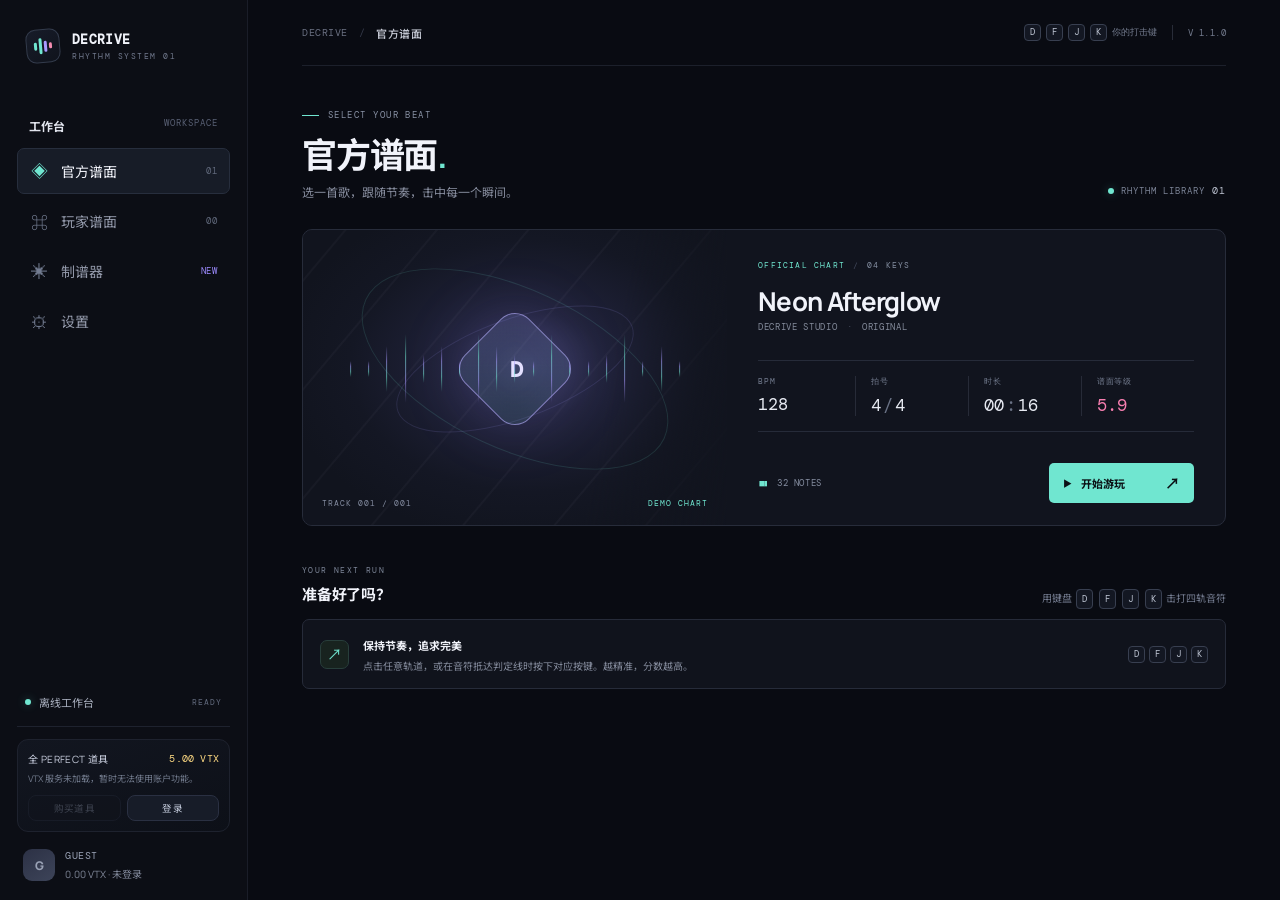
==== index.html @ 125a6ee7 "修复重开残留结算卡；重做制谱器时间轴 - 修复：再来一次时未重置 UI，结算卡片一直显示（重置逻辑移入 startGameRun） - 制谱器：拍/小节网格线 + 小节序号标尺，吸附（1/4 / 1/" ====
<!doctype html>
<html lang="zh-CN">
<head>
  <meta charset="utf-8">
  <meta name="viewport" content="width=device-width, initial-scale=1">
  <meta name="theme-color" content="#090b12">
  <title>Decrive — 四键音游</title>
  <link rel="preconnect" href="https://fonts.googleapis.com">
  <link rel="preconnect" href="https://fonts.gstatic.com" crossorigin>
  <link href="https://fonts.googleapis.com/css2?family=DM+Mono:wght@400;500&family=Manrope:wght@400;500;600;700;800&family=Noto+Sans+SC:wght@400;500;600;700;800&display=swap" rel="stylesheet">
  <link rel="stylesheet" href="./css/app.css">
</head>
<body>
  <div class="app-shell">
    <aside class="sidebar">
      <a class="brand" href="#" aria-label="Decrive 首页">
        <span class="brand-mark"><i></i><i></i><i></i><i></i></span>
        <span><strong>DECRIVE</strong><small>RHYTHM SYSTEM 01</small></span>
      </a>
      <div class="nav-label">工作台 <span>WORKSPACE</span></div>
      <nav class="main-nav" aria-label="主导航">
        <button class="nav-item active" data-view="official"><span class="nav-icon">◈</span><span>官方谱面</span><span class="nav-count">01</span></button>
        <button class="nav-item" data-view="players"><span class="nav-icon">⌘</span><span>玩家谱面</span><span class="nav-count" id="playerCount">00</span></button>
        <button class="nav-item" data-view="editor"><span class="nav-icon">✳</span><span>制谱器</span><span class="nav-count">NEW</span></button>
        <button class="nav-item" data-view="settings"><span class="nav-icon">⚙</span><span>设置</span></button>
      </nav>
      <div class="sidebar-bottom">
        <div class="online-status"><span class="status-dot"></span><span id="accountStatusText">离线工作台</span><span class="status-caption" id="accountStatusCaption">READY</span></div>
        <div class="vtx-shop" id="vtxShop">
          <div class="vtx-shop-head"><span>全 PERFECT 道具</span><b>5.00 VTX</b></div>
          <p class="vtx-shop-note" id="vtxShopNote">登录后可购买 · 一个谱面内全判定 PERFECT / CERT PERFECT</p>
          <div class="vtx-shop-actions">
            <button class="vtx-shop-buy" id="vtxBuyBoost" type="button" disabled>购买道具</button>
            <button class="vtx-shop-login" id="vtxAccountAction" type="button">登录</button>
          </div>
        </div>
        <div class="profile guest" id="vtxProfile">
          <div class="avatar" id="vtxAvatar">G</div>
          <div><strong id="vtxName">GUEST</strong><small id="vtxMeta">0.00 VTX · 未登录</small></div>
          <span class="more" id="vtxBoostBadge" hidden></span>
        </div>
      </div>
    </aside>

    <main class="main-content">
      <header class="topbar">
        <div class="breadcrumb"><span>DECRIVE</span><b>/</b><strong id="crumbTitle">官方谱面</strong></div>
        <div class="topbar-right"><span class="keyboard-hint"><kbd>D</kbd><kbd>F</kbd><kbd>J</kbd><kbd>K</kbd> 你的打击键</span><span class="topbar-divider"></span><span class="version">V 1.1.0</span></div>
      </header>

      <section class="view active" id="view-official">
        <div class="page-heading">
          <div><div class="eyebrow"><span class="eyebrow-line"></span>SELECT YOUR BEAT</div><h1>官方谱面<span class="heading-period">.</span></h1><p class="page-description">选一首歌，跟随节奏，击中每一个瞬间。</p></div>
          <div class="heading-meta"><span class="live-dot"></span> RHYTHM LIBRARY <strong>01</strong></div>
        </div>
        <div class="feature-card">
          <div class="feature-art" id="officialArt">
            <div class="art-orbit orbit-one"></div><div class="art-orbit orbit-two"></div><div class="art-core"><span>D</span></div>
            <div class="art-soundwave"><i></i><i></i><i></i><i></i><i></i><i></i><i></i><i></i><i></i><i></i><i></i><i></i><i></i><i></i><i></i><i></i><i></i><i></i><i></i></div>
            <span class="art-index">TRACK 001 / 001</span><span class="art-tag">DEMO CHART</span>
          </div>
          <div class="feature-info">
            <div class="track-kicker"><span>OFFICIAL CHART</span><span class="track-separator">/</span><span>04 KEYS</span></div>
            <h2>Neon Afterglow</h2><p class="track-artist">DECRIVE STUDIO <span>·</span> ORIGINAL</p>
            <div class="track-stats"><div><small>BPM</small><strong>128</strong></div><div><small>拍号</small><strong>4<span>/</span>4</strong></div><div><small>时长</small><strong>00<span>:</span>16</strong></div><div><small>谱面等级</small><strong class="difficulty">5.9</strong></div></div>
            <div class="feature-bottom"><span class="chart-note-count"><span class="tiny-bars">▮▮▮</span> 32 NOTES</span><button class="primary-button" id="playOfficial"><span class="play-triangle">▶</span> 开始游玩 <span class="button-arrow">↗</span></button></div>
          </div>
        </div>
        <div class="section-title"><div><span class="section-kicker">YOUR NEXT RUN</span><h3>准备好了吗？</h3></div><span class="section-aside">用键盘 <kbd>D</kbd> <kbd>F</kbd> <kbd>J</kbd> <kbd>K</kbd> 击打四轨音符</span></div>
        <div class="quick-tips"><div class="tip-icon">↗</div><div><strong>保持节奏，追求完美</strong><p>点击任意轨道，或在音符抵达判定线时按下对应按键。越精准，分数越高。</p></div><div class="tip-keys"><kbd>D</kbd><kbd>F</kbd><kbd>J</kbd><kbd>K</kbd></div></div>
      </section>

      <section class="view" id="view-players">
        <div class="page-heading">
          <div><div class="eyebrow"><span class="eyebrow-line"></span>COMMUNITY CREATIONS</div><h1>玩家谱面<span class="heading-period">.</span></h1><p class="page-description">导入社区创作，或把你的谱面分享给所有人。</p></div>
          <button class="outline-button" id="importChart"><span>＋</span> 导入谱面</button>
        </div>
        <div class="community-banner"><div class="community-icon">⌘</div><div><strong>让你的节奏被听见</strong><p>谱面包需包含 <code>chart.json</code> 与 <code>bg.png</code>，最大 100 MB。</p></div><button class="text-button" id="uploadChart">上传至 players-chart <span>↗</span></button></div>
        <div class="section-title player-list-title"><div><span class="section-kicker">PLAYER LIBRARY</span><h3>社区曲库 <span class="muted-count" id="playerCountLabel">( 00 )</span></h3></div><span class="section-aside">导入谱面保存在浏览器；点击曲目“保存”可写入项目目录</span></div>
        <div class="player-list" id="playerList"></div>
        <div class="empty-state" id="playerEmpty"><div class="empty-glyph">♫</div><strong>这里还没有谱面</strong><p>导入一个谱面包，开始你的社区之旅。</p><button class="text-button" id="emptyImport">＋ 选择谱面文件</button></div>
      </section>

      <section class="view" id="view-editor">
        <div class="page-heading editor-heading">
          <div><div class="eyebrow"><span class="eyebrow-line"></span>CHART CREATOR</div><h1>制谱器<span class="heading-period">.</span></h1><p class="page-description">把脑海中的节奏，变成可以游玩的谱面。</p></div>
          <button class="primary-button export-button" id="exportChart"><span>↥</span> 导出谱面包</button>
        </div>
        <div class="editor-layout">
          <div class="editor-main">
            <div class="editor-toolbar"><div class="editor-status"><span class="status-dot"></span><span id="editorStatusText">草稿已自动保存</span></div><div class="toolbar-actions"><button class="icon-button" id="undoTap" title="撤销（Ctrl+Z）">↶</button><button class="icon-button" id="redoTap" title="重做（Ctrl+Shift+Z）">↷</button><button class="icon-button" id="clearTaps" title="清空所有音符">⌫</button></div></div>
            <div class="editor-preview" id="editorPreview">
              <div class="editor-grid"></div><div class="preview-beat beat-a"></div><div class="preview-beat beat-b"></div>
              <div class="editor-preview-content"><span class="preview-label">CHART PREVIEW</span><strong id="previewTitle">Untitled track</strong><span class="preview-subtitle" id="previewBpm">120 BPM · 4/4</span></div>
              <img id="backgroundPreview" alt="" hidden>
              <div class="preview-keys"><button data-lane="0" title="添加 D 轨音符">D</button><button data-lane="1" title="添加 F 轨音符">F</button><button data-lane="2" title="添加 J 轨音符">J</button><button data-lane="3" title="添加 K 轨音符">K</button></div>
            </div>
            <div class="timeline-header">
              <div class="timeline-tools">
                <button class="timeline-play" id="editorPlay" type="button" title="试听 / 暂停（空格）"><span id="editorPlayIcon">▶</span></button>
                <span class="timeline-time" id="editorTime">00:00.000</span>
                <label class="timeline-select">吸附
                  <select id="editorSnap">
                    <option value="1">1/4 拍</option>
                    <option value="2" selected>1/8 拍</option>
                    <option value="4">1/16 拍</option>
                    <option value="0">关闭</option>
                  </select>
                </label>
              </div>
              <div class="timeline-tools">
                <label class="timeline-select">视图
                  <select id="editorZoom">
                    <option value="auto" selected>自动</option>
                    <option value="15">15 秒</option>
                    <option value="30">30 秒</option>
                    <option value="60">60 秒</option>
                    <option value="120">120 秒</option>
                  </select>
                </label>
                <span><b id="tapCount">0</b> NOTES</span>
                <span id="editorDuration">00:00</span>
              </div>
            </div>
            <div class="timeline" id="timeline">
              <div class="timeline-ruler" id="timelineRuler"></div>
              <div class="timeline-lanes">
                <div class="lane-labels"><span>D</span><span>F</span><span>J</span><span>K</span></div>
                <div class="lane-track" id="laneTrack"><div class="playhead"></div></div>
              </div>
            </div>
            <div class="editor-help"><span>＋ 点击轨道放置音符（按吸附网格对齐）</span><span>↔ 拖拽音符移动，单击删除</span><span>空格 试听，D F J K 在播放头放置</span><span>⌘/Ctrl + Z 撤销</span></div>
          </div>
          <aside class="editor-controls">
            <div class="control-card"><div class="control-card-heading"><span>01</span><h3>谱面信息</h3></div>
              <label class="field-label" for="chartTitle">曲目名称</label><input class="text-input" id="chartTitle" value="Untitled track" maxlength="60" placeholder="输入曲目名称">
              <label class="field-label" for="chartArtist">艺术家</label><input class="text-input" id="chartArtist" value="PLAYER ONE" maxlength="60" placeholder="输入艺术家名称">
              <div class="field-row"><div><label class="field-label" for="chartDifficulty">难度等级</label><input class="text-input" id="chartDifficulty" type="number" min="0" max="15" step="0.1" value="3.4"></div><div><label class="field-label" for="chartOffset">谱面偏移</label><div class="input-suffix"><input class="text-input" id="chartOffset" type="number" min="-600" max="600" step="1" value="0"><span>ms</span></div></div></div>
            </div>
            <div class="control-card"><div class="control-card-heading"><span>02</span><h3>节拍设置</h3></div>
              <label class="field-label" for="chartBpm">BPM <output id="bpmOutput">120</output></label><div class="range-row"><input id="chartBpm" type="range" min="40" max="300" value="120"><input class="mini-number" id="bpmNumber" type="number" min="40" max="300" value="120"></div>
              <label class="field-label" for="chartMeter">拍号</label><select class="text-input select-input" id="chartMeter"><option value="4/4">4 / 4</option><option value="3/4">3 / 4</option><option value="5/4">5 / 4</option><option value="6/8">6 / 8</option><option value="7/8">7 / 8</option></select>
            </div>
            <div class="control-card"><div class="control-card-heading"><span>03</span><h3>媒体素材</h3></div>
              <label class="upload-field" for="musicInput"><span class="upload-symbol">♫</span><span><strong id="musicFileName">添加音乐</strong><small>MP3 / WAV / OGG · 最大 100 MB</small></span><span class="upload-plus">＋</span></label><input class="hidden-input" id="musicInput" type="file" accept="audio/*">
              <label class="upload-field" for="backgroundInput"><span class="upload-symbol">▧</span><span><strong id="backgroundFileName">添加背景</strong><small>PNG / JPG · 推荐 16:9</small></span><span class="upload-plus">＋</span></label><input class="hidden-input" id="backgroundInput" type="file" accept="image/png,image/jpeg,image/webp">
            </div>
            <div class="editor-footnote"><span>ⓘ</span><p>空格试听（有音乐放音乐，没有则用节拍器），播放时按 <b>D F J K</b> 在播放头处放置音符；点击标尺定位，拖拽音符调整时间与轨道。</p></div>
          </aside>
        </div>
      </section>

      <section class="view" id="view-settings">
        <div class="page-heading"><div><div class="eyebrow"><span class="eyebrow-line"></span>PERSONALIZE YOUR RUN</div><h1>设置<span class="heading-period">.</span></h1><p class="page-description">调整判定体验，找到最适合你的节奏。</p></div></div>
        <div class="settings-layout">
          <div class="settings-card"><div class="settings-card-head"><div class="settings-icon">◷</div><div><span class="section-kicker">TIMING CALIBRATION</span><h3>谱面延迟</h3></div></div><p class="settings-description">如果音乐节拍和游戏判定无法对齐，请调整延迟补偿。负值会提前判定，正值会延后判定。</p>
            <div class="offset-display"><strong id="offsetDisplay">0</strong><span>ms</span><button id="resetOffset">重置</button></div>
            <input class="offset-slider" id="offsetSlider" type="range" min="-600" max="600" step="1" value="0"><div class="range-labels"><span>−600 ms</span><span>0</span><span>＋600 ms</span></div>
            <div class="calibration-note"><span>✦</span><span>请直到音乐第三拍与打击音效重合</span></div>
            <button class="sound-test-button" id="testSound"><span>▶</span> 播放校准音</button>
            <div class="judgement-mode">
              <label class="field-label" for="judgementMode">选择判定模式</label>
              <select class="text-input select-input" id="judgementMode">
                <option value="1A">1A · BAD / GOOD / GREAT / PERFECT / MISS</option>
                <option value="1B">1B · BAD / EARLY / LATE / PERFECT / CERT PERFECT / MISS</option>
                <option value="2A">2A · BAD / EARLYGOOD / EARLYGREAT / LATEGOOD / LATEGREAT / PERFECT / MISS</option>
                <option value="2B">2B · BAD / EARLYGOOD / EARLYGREAT / LATEGOOD / LATEGREAT / PERFECT / CERT PERFECT / MISS</option>
                <option value="3A">3A · BAD / GOOD / GREAT / PERFECT / CERT PERFECT / MISS</option>
                <option value="3B">3B · BAD / EARLY / GREAT / PERFECT / MISS</option>
                <option value="4A">4A · EARLY / LATE / PERFECT</option>
                <option value="4B">4B · GOOD / GREAT / PERFECT</option>
                <option value="4C">4C · GOOD / GREAT / PERFECT / CERT PERFECT</option>
                <option value="4D">4D · EARLY / LATE / PERFECT / CERT PERFECT</option>
                <option value="4E">4E · PERFECT / CERT PERFECT</option>
                <option value="5A">5A · MISS</option>
                <option value="5B">5B · BAD</option>
                <option value="5C">5C · PERFECT</option>
                <option value="5D">5D · CERT PERFECT</option>
                <option value="5E">5E · EARLY</option>
                <option value="5F">5F · LATE</option>
              </select>
              <p class="mode-description" id="modeDescription">标准判定，合并早晚方向，并将 CERT PERFECT 计为 PERFECT。</p>
              <p class="judgement-ranges">±0–5 CERT PERFECT · ±6–75 PERFECT · ±76–165 GREAT · ±166–175 GOOD · ±176–200 BAD · 超出 MISS。正值为 EARLY，负值为 LATE。</p>
            </div>
          </div>
          <div class="settings-side"><div class="settings-tip-card"><span class="tip-number">01</span><strong>戴上耳机</strong><p>耳机能让你更准确地听见节拍与判定音效。</p></div><div class="settings-tip-card"><span class="tip-number">02</span><strong>先试着游玩</strong><p>点击任意轨道，或按下 <kbd>D</kbd> <kbd>F</kbd> <kbd>J</kbd> <kbd>K</kbd>，感受当前延迟。</p></div></div>
        </div>
      </section>
    </main>
  </div>

  <div class="game-overlay" id="gameOverlay" aria-hidden="true">
    <div class="game-topline"><button class="game-back" id="closeGame">← <span>退出谱面</span></button><div class="game-track"><strong id="gameTitle">Neon Afterglow</strong><span id="gameMeta">128 BPM · 5.9</span></div><div class="game-score-wrap"><span>分数</span><strong id="gameScore">0000000</strong></div></div>
    <div class="game-stage" id="gameStage"><div class="game-art-bg" id="gameArtBg"></div><div class="game-hud"><div><span>COMBO</span><strong id="gameCombo">0</strong></div><div class="judgement" id="judgement">READY?</div><div class="game-progress"><span id="gameProgress"></span></div></div>
      <div class="playfield"><div class="lane lane-0"><span class="lane-key">D</span></div><div class="lane lane-1"><span class="lane-key">F</span></div><div class="lane lane-2"><span class="lane-key">J</span></div><div class="lane lane-3"><span class="lane-key">K</span></div><div class="hit-line"></div><div class="falling-notes" id="fallingNotes"></div><div class="hit-flash" id="hitFlash"></div></div>
    </div>
    <div class="game-bottom"><span><kbd>D</kbd><kbd>F</kbd><kbd>J</kbd><kbd>K</kbd> HIT THE BEAT / CLICK ANYWHERE</span><span>按 <kbd>ESC</kbd> 退出</span></div>
    <div class="result-card" id="resultCard" hidden><span class="result-eyebrow">RUN COMPLETE</span><div class="result-grade" id="resultGrade">A</div><h2 id="resultTitle">谱面完成</h2><p id="resultSummary">000000 分 · 0 连击</p><button class="primary-button" id="retryGame">再来一次 <span class="button-arrow">↗</span></button></div>
  </div>
  <input class="hidden-input" id="chartFileInput" type="file" accept=".zip,application/zip">
  <div class="vtx-modal" id="vtxModal" hidden>
    <div class="vtx-modal-card" role="dialog" aria-modal="true" aria-labelledby="vtxModalTitle">
      <header class="vtx-modal-head">
        <h2 id="vtxModalTitle">登录 Vitual XRing</h2>
        <button class="vtx-modal-close" id="vtxModalClose" type="button" aria-label="关闭">×</button>
      </header>
      <p class="vtx-modal-desc" id="vtxModalDesc"></p>
      <label class="vtx-field" id="vtxLoginField">
        <span>登录账户名</span>
        <input id="vtxLoginName" type="text" autocomplete="username" spellcheck="false">
      </label>
      <label class="vtx-field">
        <span id="vtxPasswordLabel">密码</span>
        <input id="vtxLoginPassword" type="password" autocomplete="current-password">
      </label>
      <p class="vtx-modal-message" id="vtxModalMessage"></p>
      <div class="vtx-modal-actions">
        <button class="vtx-modal-ghost" id="vtxModalCancel" type="button">取消</button>
        <button class="vtx-modal-primary" id="vtxModalSubmit" type="button">登录</button>
      </div>
    </div>
  </div>
  <div class="toast-region" id="toastRegion" aria-live="polite"></div>
  <script src="https://xsmmc.caldson.us.ci/vtx-sdk.js?v=4.3"></script>
  <script src="./js/vtx-account.js"></script>
  <script src="./js/app.js"></script></body>
</html>
---- css/app.css ----
:root{color-scheme:dark;--bg:#090b12;--panel:#10131d;--panel-2:#141824;--line:#242938;--muted:#7d8497;--text:#f1f3fa;--cyan:#70e6d0;--violet:#9d8bff;--pink:#f87fb1;--yellow:#ffdb83;--mono:"DM Mono",monospace;--sans:"Manrope","Noto Sans SC",sans-serif}
*{box-sizing:border-box}html{min-width:320px;min-height:100%;background:var(--bg)}body{margin:0;background:var(--bg);color:var(--text);font-family:var(--sans);font-size:14px;min-height:100vh}button,input,select{font:inherit}button{color:inherit}.app-shell{min-height:100vh}.sidebar{position:fixed;z-index:5;inset:0 auto 0 0;width:248px;padding:29px 17px 19px;background:#0c0e15;border-right:1px solid #1a1d28;display:flex;flex-direction:column}.brand{display:flex;align-items:center;gap:12px;padding:0 9px;text-decoration:none;color:inherit}.brand-mark{width:34px;height:34px;border:1px solid #343c4d;border-radius:10px;display:flex;align-items:center;justify-content:center;gap:2px;background:linear-gradient(145deg,#171c29,#10131c);transform:rotate(-5deg)}.brand-mark i{width:3px;border-radius:4px;background:var(--cyan);display:block}.brand-mark i:nth-child(1){height:8px}.brand-mark i:nth-child(2){height:16px}.brand-mark i:nth-child(3){height:11px;background:#a99aff}.brand-mark i:nth-child(4){height:6px;background:#f58db1}.brand>span:last-child{display:flex;flex-direction:column;gap:3px}.brand strong{font-family:var(--mono);font-size:13px;letter-spacing:.3px}.brand strong span{color:var(--cyan)}.brand small{font-family:var(--mono);font-size:8px;letter-spacing:1.5px;color:#727a8e}.nav-label{display:flex;justify-content:space-between;margin:54px 12px 13px;color:#e1e4ed;font-size:12px;font-weight:700}.nav-label span,.section-kicker,.eyebrow,.track-kicker,.section-aside,.heading-meta,.version,.status-caption{font-family:var(--mono);letter-spacing:1px;font-size:9px}.nav-label span{color:#596074;font-weight:400}.main-nav{display:flex;flex-direction:column;gap:4px}.nav-item{height:46px;padding:0 12px;border:1px solid transparent;border-radius:7px;background:transparent;display:flex;align-items:center;gap:12px;text-align:left;color:#9298a9;cursor:pointer;transition:.18s}.nav-item:hover{background:#151823;color:#e4e6ef}.nav-item.active{background:#171c27;border-color:#272e3d;color:#f3f5fc}.nav-icon{font-size:17px;width:19px;text-align:center;color:#737c91}.nav-item.active .nav-icon{color:var(--cyan)}.nav-count{margin-left:auto;color:#626a7d;font:9px var(--mono);letter-spacing:.3px}.nav-item:nth-child(3) .nav-count{color:var(--violet)}.sidebar-bottom{margin-top:auto}.online-status{height:36px;border-bottom:1px solid #1e222e;display:flex;align-items:center;gap:8px;padding:0 8px 12px;color:#a6acbb;font-size:11px}.status-dot,.live-dot{display:inline-block;width:6px;height:6px;border-radius:100%;background:var(--cyan);box-shadow:0 0 10px #70e6d055}.status-caption{margin-left:auto;color:#626a7d;font-size:8px}.profile{display:flex;align-items:center;gap:10px;padding:17px 6px 0}.avatar{width:32px;height:32px;border-radius:9px;background:linear-gradient(145deg,#454b80,#b376a8);display:grid;place-items:center;font-weight:800;font-size:12px}.profile>div:nth-child(2){display:flex;flex-direction:column;gap:4px}.profile strong{font:10px var(--mono);letter-spacing:.6px}.profile small{font-size:10px;color:#81889a}.more{margin-left:auto;color:#727a8b;font-size:20px}.main-content{margin-left:248px;min-height:100vh;padding:0 54px 60px;max-width:1600px}.topbar{height:66px;border-bottom:1px solid #1c202b;display:flex;align-items:center;justify-content:space-between}.breadcrumb{display:flex;gap:11px;align-items:center;color:#696f80;font:10px var(--mono);letter-spacing:.5px}.breadcrumb b{color:#343949;font-weight:400}.breadcrumb strong{color:#c5c9d4;font-family:var(--sans);font-size:11px;font-weight:500}.topbar-right{display:flex;align-items:center;gap:15px;color:#757d90;font:9px var(--mono)}.keyboard-hint{display:flex;align-items:center;gap:5px}kbd{font-family:var(--mono);font-size:9px;border:1px solid #383f50;border-radius:4px;padding:3px 5px;color:#bfc6d4;background:#131722;line-height:1}.topbar-divider{height:15px;width:1px;background:#282c38}.version{letter-spacing:.4px}.view{display:none;padding-top:43px;animation:arrive .28s ease}.view.active{display:block}@keyframes arrive{from{opacity:0;transform:translateY(5px)}to{opacity:1;transform:none}}.page-heading{display:flex;align-items:flex-end;justify-content:space-between;margin-bottom:28px}.eyebrow{display:flex;align-items:center;gap:9px;color:#8992a5;font-size:9px;letter-spacing:1.45px}.eyebrow-line{width:17px;height:1px;background:var(--cyan)}h1{font-size:35px;line-height:1.2;letter-spacing:-1.2px;margin:13px 0 7px;font-weight:700}.heading-period{color:var(--cyan)}.page-description{font-size:12px;color:#858b9c;margin:0}.heading-meta{color:#7c8497;display:flex;align-items:center;gap:7px;padding-bottom:4px}.heading-meta strong{color:#bec4d2;font-size:10px;font-weight:400}.feature-card{display:grid;grid-template-columns:minmax(280px, .92fr) 1.08fr;min-height:295px;background:#11141e;border:1px solid #272c3a;border-radius:10px;overflow:hidden}.feature-art{position:relative;min-height:295px;overflow:hidden;background:radial-gradient(ellipse at 53% 46%,#34365b 0,#20223a 24%,#141724 56%,#11141e 78%)}.feature-art:before{content:"";position:absolute;inset:0;background:linear-gradient(100deg,transparent 70%,#11141e 100%),repeating-linear-gradient(130deg,transparent 0 31px,#e7deff08 32px,#e7deff08 33px,transparent 34px 70px)}.art-orbit{position:absolute;left:50%;top:47%;border:1px solid #a39aff22;border-radius:50%;transform:translate(-50%,-50%) rotate(-20deg)}.orbit-one{width:250px;height:100px}.orbit-two{width:330px;height:160px;transform:translate(-50%,-50%) rotate(25deg);border-color:#73e9d422}.art-core{position:absolute;left:50%;top:47%;width:91px;height:91px;transform:translate(-50%,-50%) rotate(45deg);border:1px solid #b8adff99;border-radius:20px;display:grid;place-items:center;background:linear-gradient(135deg,#9293ea33,#74e5d01c);box-shadow:0 0 65px #9d8bff36,inset 0 0 30px #9d8bff14}.art-core span{transform:rotate(-45deg);font:700 22px var(--mono);letter-spacing:-2px;color:#e4e0ff}.art-soundwave{position:absolute;left:50%;top:47%;width:82%;height:4px;transform:translate(-50%,-50%);display:flex;align-items:center;justify-content:space-around;opacity:.65}.art-soundwave i{width:1px;border-radius:2px;background:linear-gradient(0deg,#70e6d000,#70e6d0,#a69bff,#70e6d000);height:16px}.art-soundwave i:nth-child(3n){height:46px}.art-soundwave i:nth-child(4n){height:69px;background:linear-gradient(0deg,#a99aff00,#a99aff,#70e6d0,#a99aff00)}.art-soundwave i:nth-child(5n){height:28px}.art-index,.art-tag{position:absolute;bottom:17px;color:#848ca0;font:8px var(--mono);letter-spacing:1px}.art-index{left:19px}.art-tag{right:19px;color:var(--cyan)}.feature-info{padding:30px 31px 22px;display:flex;flex-direction:column}.track-kicker{display:flex;gap:8px;color:#8690a3;font-size:8px;letter-spacing:1.2px}.track-kicker span:first-child{color:var(--cyan)}.track-separator{color:#444b5e}h2{font-size:26px;letter-spacing:-.7px;margin:16px 0 4px;line-height:1.2}.track-artist{margin:0;color:#848b9b;font:9px var(--mono);letter-spacing:.65px}.track-artist span{color:#4f5669;padding:0 4px}.track-stats{display:flex;gap:0;margin-top:27px;padding:15px 0;border-top:1px solid #262b39;border-bottom:1px solid #262b39}.track-stats>div{flex:1;display:flex;flex-direction:column;gap:7px;border-right:1px solid #272b38;padding-left:15px}.track-stats>div:first-child{padding-left:0}.track-stats>div:last-child{border:0}.track-stats small{font:8px var(--mono);letter-spacing:.7px;color:#747d90}.track-stats strong{font:17px var(--mono);color:#e7eaf2}.track-stats strong span{color:#6a7285;padding:0 2px}.track-stats .difficulty{color:var(--pink)}.feature-bottom{display:flex;align-items:center;justify-content:space-between;margin-top:auto;padding-top:18px}.chart-note-count{font:9px var(--mono);color:#858da0;letter-spacing:.6px}.tiny-bars{color:var(--cyan);font-size:9px;letter-spacing:-3px;margin-right:6px}.primary-button{height:40px;min-width:145px;padding:0 14px;border:0;border-radius:5px;background:var(--cyan);color:#0b1115;font-weight:700;font-size:11px;cursor:pointer;display:inline-flex;align-items:center;justify-content:center;gap:9px;transition:.2s}.primary-button:hover{background:#9af5e2;box-shadow:0 0 22px #70e6d02b;transform:translateY(-1px)}.play-triangle{font-size:9px}.button-arrow{font-size:15px;margin-left:auto}.section-title{display:flex;align-items:flex-end;justify-content:space-between;margin:32px 0 14px}.section-kicker{color:#7e8799;font-size:8px;letter-spacing:1.4px}.section-title h3{margin:6px 0 0;font-size:15px;letter-spacing:-.2px}.section-aside{color:#757d91;font:10px var(--sans);letter-spacing:0}.section-aside kbd{margin:0 2px}.quick-tips{border:1px solid #262b39;background:#10131c;border-radius:7px;padding:15px 17px;display:flex;align-items:center;gap:14px}.tip-icon{width:29px;height:29px;display:grid;place-items:center;background:#18231f;border:1px solid #283e3b;border-radius:7px;color:var(--cyan);font-size:15px}.quick-tips>div:nth-child(2){flex:1}.quick-tips strong{font-size:11px}.quick-tips p{font-size:10px;color:#838a9b;margin:4px 0 0}.tip-keys{display:flex;gap:4px}.outline-button{height:37px;border:1px solid #343a4b;border-radius:5px;background:#11141e;padding:0 14px;color:#d2d7e2;font-size:11px;cursor:pointer}.outline-button:hover{border-color:var(--cyan);color:var(--cyan)}.outline-button>span{font-size:17px;vertical-align:-1px;margin-right:4px;color:var(--cyan)}.community-banner{display:flex;align-items:center;gap:14px;padding:16px;border:1px solid #29333c;border-radius:7px;background:linear-gradient(100deg,#111a1d,#11141e 75%)}.community-icon{width:34px;height:34px;border:1px solid #2d514b;border-radius:7px;background:#162420;color:var(--cyan);display:grid;place-items:center;font-size:17px}.community-banner>div:nth-child(2){flex:1}.community-banner strong{font-size:11px}.community-banner p{font-size:10px;color:#87909e;margin:4px 0 0}.community-banner code{font:9px var(--mono);color:#bdd6d1}.text-button{border:0;background:transparent;color:var(--cyan);font-size:10px;cursor:pointer;padding:6px}.text-button:hover{color:#b8fff0}.text-button span{padding-left:5px;font-size:14px}.player-list-title{margin-top:33px}.muted-count{font:10px var(--mono);color:#767e90}.player-list{display:flex;flex-direction:column;gap:8px}.player-card{display:grid;grid-template-columns:50px 1fr auto auto;gap:14px;align-items:center;padding:13px 15px;border:1px solid #272c39;border-radius:7px;background:#10131c}.player-card-art{width:50px;height:50px;border-radius:5px;background:radial-gradient(circle at 70% 28%,#ae95ff66,transparent 35%),linear-gradient(145deg,#202239,#12151f);display:grid;place-items:center;color:#9d8bff;font:15px var(--mono)}.player-card h3{margin:0 0 5px;font-size:12px}.player-card p{margin:0;color:#7e8698;font:9px var(--mono)}.player-difficulty{color:var(--pink);font:12px var(--mono);padding:0 13px}.small-play{height:32px;padding:0 12px;border:1px solid #38404e;border-radius:4px;background:#171b26;color:#dbe0ec;cursor:pointer;font-size:10px}.small-play:hover{border-color:var(--cyan);color:var(--cyan)}.empty-state{padding:58px 16px;text-align:center;border:1px dashed #2a2f3d;border-radius:8px;color:#8890a1}.empty-state[hidden]{display:none}.empty-glyph{font-size:25px;color:#5c657a;margin-bottom:11px}.empty-state strong{font-size:12px;color:#c4c9d5}.empty-state p{font-size:10px;margin:7px 0 12px}.editor-heading{align-items:center;margin-bottom:21px}.export-button{min-width:150px}.export-button>span{font-size:16px}.editor-layout{display:grid;grid-template-columns:minmax(0,1fr) 274px;gap:17px;align-items:start}.editor-main,.control-card,.settings-card,.settings-tip-card{border:1px solid #272c39;border-radius:7px;background:#10131c}.editor-toolbar{height:39px;border-bottom:1px solid #252a37;display:flex;align-items:center;justify-content:space-between;padding:0 12px}.editor-status{display:flex;align-items:center;gap:7px;font-size:9px;color:#818a9b}.editor-status .status-dot{width:5px;height:5px}.toolbar-actions{display:flex;gap:5px}.icon-button{height:25px;width:27px;border:1px solid transparent;border-radius:4px;background:transparent;color:#81899b;cursor:pointer}.icon-button:hover{border-color:#343a49;color:#fff}.editor-preview{position:relative;height:182px;overflow:hidden;border-bottom:1px solid #262b38;background:radial-gradient(ellipse at 70% 30%,#424570 0,transparent 36%),radial-gradient(ellipse at 12% 95%,#28483f 0,transparent 38%),linear-gradient(130deg,#191c2a,#171925 54%,#242039);display:flex;align-items:center;justify-content:center}.editor-preview:after{content:"";position:absolute;inset:0;background:linear-gradient(0deg,#0d1019a6,transparent 85%);pointer-events:none}.editor-grid{position:absolute;inset:0;background-image:linear-gradient(#bbc3e00b 1px,transparent 1px),linear-gradient(90deg,#bbc3e00b 1px,transparent 1px);background-size:30px 30px;transform:perspective(200px) rotateX(35deg) scale(1.4);transform-origin:center bottom;opacity:.75}.preview-beat{position:absolute;border:1px solid #a99aff26;border-radius:50%;width:280px;height:130px;transform:rotate(-23deg)}.beat-b{width:400px;height:180px;transform:rotate(19deg);border-color:#70e6d01c}.editor-preview-content{position:relative;z-index:1;text-align:center;display:flex;flex-direction:column;gap:7px;text-shadow:0 2px 15px #000}.preview-label{font:8px var(--mono);letter-spacing:1.7px;color:#a9acbf}.editor-preview-content strong{font-size:19px;letter-spacing:-.3px}.preview-subtitle{font:9px var(--mono);color:#9da4b6}.preview-keys{position:absolute;z-index:2;left:50%;bottom:13px;transform:translateX(-50%);display:flex;gap:8px}.preview-keys button{width:31px;height:27px;background:#121723bb;border:1px solid #475062;border-radius:4px;color:#d9dfeb;font:10px var(--mono);cursor:pointer}.preview-keys button:hover,.preview-keys button:active{border-color:var(--cyan);color:var(--cyan);background:#19332f}.editor-preview #backgroundPreview{position:absolute;inset:0;width:100%;height:100%;object-fit:cover;opacity:.68}.editor-preview #backgroundPreview[hidden]{display:none}.editor-preview.has-background:after{background:linear-gradient(0deg,#0d1019bd,#0d101945)}.timeline-header{height:39px;display:flex;align-items:center;justify-content:space-between;padding:0 13px;color:#c3c8d4;font-size:10px}.timeline-header>span:last-child{font:8px var(--mono);color:#858da0;letter-spacing:.8px}.timeline-header b{color:var(--cyan);font-weight:400}.timeline{height:178px;margin:0 12px 9px;overflow:hidden;border:1px solid #262b39;border-radius:4px;background:#0e1119}.timeline-ruler{height:23px;margin-left:34px;position:relative;border-bottom:1px solid #282d3b;background:repeating-linear-gradient(90deg,transparent 0,transparent calc(12.5% - 1px),#363c4b calc(12.5% - 1px),#363c4b 12.5%)}.timeline-ruler span{position:absolute;top:4px;transform:translateX(-50%);font:7px var(--mono);color:#697184}.timeline-lanes{height:calc(100% - 23px);display:flex}.lane-labels{width:34px;flex:0 0 34px;display:flex;flex-direction:column}.lane-labels span{flex:1;display:grid;place-items:center;color:#a3aabd;font:8px var(--mono);border-right:1px solid #2b3040;border-bottom:1px solid #242a36}.lane-labels span:nth-child(1){color:#70e6d0}.lane-labels span:nth-child(2){color:#a99aff}.lane-labels span:nth-child(3){color:#f58db1}.lane-labels span:nth-child(4){color:#ffdb83;border-bottom:0}.lane-track{position:relative;flex:1;display:flex;flex-direction:column}.lane-row{position:relative;flex:1;border-bottom:1px solid #242a36;background:repeating-linear-gradient(90deg,transparent 0,transparent calc(12.5% - 1px),#282e3b calc(12.5% - 1px),#282e3b 12.5%)}.lane-row:last-of-type{border-bottom:0}.timeline-note{position:absolute;top:50%;transform:translate(-50%,-50%);width:12px;height:9px;border-radius:3px;background:var(--cyan);box-shadow:0 0 9px #70e6d066;cursor:pointer;z-index:2}.timeline-note.lane-1{background:var(--violet);box-shadow:0 0 9px #9d8bff66}.timeline-note.lane-2{background:var(--pink);box-shadow:0 0 9px #f87fb166}.timeline-note.lane-3{background:var(--yellow);box-shadow:0 0 9px #ffdb8366}.timeline-note:hover{transform:translate(-50%,-50%) scale(1.4)}.playhead{position:absolute;z-index:3;top:0;bottom:0;left:0;width:1px;background:#f87fb1;box-shadow:0 0 7px #f87fb1;pointer-events:none}.editor-help{display:flex;justify-content:space-between;gap:8px;padding:0 13px 12px;color:#747d90;font-size:8px}.editor-controls{display:flex;flex-direction:column;gap:10px}.control-card{padding:14px}.control-card-heading{display:flex;align-items:center;gap:8px;margin-bottom:14px;padding-bottom:10px;border-bottom:1px solid #242a37}.control-card-heading>span{font:8px var(--mono);color:var(--cyan)}.control-card-heading h3{margin:0;font-size:11px}.field-label{display:block;color:#939aab;font-size:9px;margin:11px 0 6px}.control-card-heading+.field-label{margin-top:0}.text-input{width:100%;height:32px;border:1px solid #303646;border-radius:4px;background:#0d1018;color:#e2e5ee;padding:0 9px;outline:none;font-size:10px}.text-input:focus,.mini-number:focus{border-color:#70e6d088}.field-row{display:grid;grid-template-columns:1fr 1fr;gap:8px}.input-suffix{position:relative}.input-suffix input{padding-right:27px}.input-suffix span{position:absolute;right:8px;top:10px;color:#777f91;font:8px var(--mono)}input[type=number]{appearance:textfield;-moz-appearance:textfield}input[type=number]::-webkit-inner-spin-button,input[type=number]::-webkit-outer-spin-button{-webkit-appearance:none;margin:0}.control-card output{float:right;color:var(--cyan);font:10px var(--mono)}.range-row{display:flex;align-items:center;gap:8px}.range-row input[type=range]{width:100%;accent-color:var(--cyan);height:3px}.mini-number{width:48px;height:26px;border:1px solid #303646;border-radius:4px;background:#0d1018;color:#dfe4ef;text-align:center;font:9px var(--mono);outline:none}.select-input{appearance:none;background-image:url("data:image/svg+xml,%3Csvg xmlns='http://www.w3.org/2000/svg' width='12' height='12' viewBox='0 0 12 12'%3E%3Cpath d='m3 4.5 3 3 3-3' fill='none' stroke='%23939aab'/%3E%3C/svg%3E");background-repeat:no-repeat;background-position:right 10px center}.upload-field{display:flex;align-items:center;gap:9px;height:49px;padding:7px 8px;border:1px dashed #373e4e;border-radius:5px;margin-top:8px;cursor:pointer}.upload-field:hover{border-color:#70e6d099;background:#151a23}.upload-symbol{width:27px;height:27px;border:1px solid #343d4b;border-radius:4px;display:grid;place-items:center;color:var(--cyan);font-size:14px}.upload-field>span:nth-child(2){display:flex;flex-direction:column;gap:3px;min-width:0}.upload-field strong{font-size:9px;font-weight:600;overflow:hidden;text-overflow:ellipsis;white-space:nowrap}.upload-field small{font-size:7px;color:#747d90}.upload-plus{margin-left:auto;color:#949cad;font-size:15px}.hidden-input{display:none}.editor-footnote{display:flex;gap:7px;padding:2px 2px;color:#778093;font-size:9px;line-height:1.55}.editor-footnote>span{color:var(--cyan)}.editor-footnote p{margin:0}.settings-layout{display:grid;grid-template-columns:minmax(0,1fr) 255px;gap:15px;max-width:900px}.settings-card{padding:22px}.settings-card-head{display:flex;align-items:center;gap:11px}.settings-icon{width:35px;height:35px;border:1px solid #354347;background:#17221f;border-radius:7px;display:grid;place-items:center;color:var(--cyan);font-size:16px}.settings-card-head .section-kicker{font-size:8px}.settings-card-head h3{font-size:14px;margin:5px 0 0}.settings-description{max-width:480px;color:#838a9c;font-size:10px;line-height:1.7;margin:17px 0 22px}.offset-display{display:flex;align-items:baseline;gap:7px}.offset-display strong{font:500 38px var(--mono);letter-spacing:-2px;color:#eef1f8}.offset-display>span{font:12px var(--mono);color:#8b93a5}.offset-display button{margin-left:auto;border:1px solid #343a49;background:transparent;border-radius:4px;padding:5px 9px;color:#929aab;font-size:9px;cursor:pointer}.offset-display button:hover{color:var(--cyan);border-color:#70e6d077}.offset-slider{width:100%;height:4px;accent-color:var(--cyan);margin:16px 0 8px;cursor:pointer}.range-labels{display:flex;justify-content:space-between;color:#737b8e;font:8px var(--mono)}.calibration-note{display:flex;gap:9px;align-items:center;margin-top:24px;padding:11px;border:1px solid #383047;background:#1a1621;border-radius:5px;color:#d1bfdc;font-size:10px}.calibration-note>span:first-child{color:#e8a8fa}.sound-test-button{margin-top:14px;height:33px;border:1px solid #38404d;border-radius:4px;background:#171b25;color:#c5cbd8;padding:0 11px;cursor:pointer;font-size:9px}.sound-test-button:hover{border-color:var(--cyan);color:var(--cyan)}.sound-test-button span{font-size:8px;margin-right:5px;color:var(--cyan)}.settings-side{display:flex;flex-direction:column;gap:10px}.settings-tip-card{padding:17px}.tip-number{color:var(--cyan);font:9px var(--mono)}.settings-tip-card strong{display:block;margin-top:13px;font-size:11px}.settings-tip-card p{margin:7px 0 0;color:#838a9c;font-size:9px;line-height:1.7}.game-overlay{position:fixed;z-index:20;inset:0;background:#090b12;display:none;grid-template-rows:58px minmax(0,1fr) 49px;overflow:hidden}.game-overlay.open{display:grid;animation:arrive .25s ease}.game-topline{display:flex;align-items:center;justify-content:space-between;padding:0 27px;border-bottom:1px solid #222734;background:#0e1119}.game-back{border:0;background:transparent;color:#a3aabc;cursor:pointer;font-size:11px}.game-back:hover{color:var(--cyan)}.game-back span{margin-left:5px}.game-track{position:absolute;left:50%;transform:translateX(-50%);display:flex;flex-direction:column;gap:4px;align-items:center}.game-track strong{font-size:11px}.game-track span{font:8px var(--mono);color:#818a9d}.game-score-wrap{display:flex;flex-direction:column;align-items:flex-end;gap:3px}.game-score-wrap span{font-size:8px;color:#8790a1}.game-score-wrap strong{font:13px var(--mono);color:var(--cyan);letter-spacing:1px}.game-stage{position:relative;min-height:0;overflow:hidden;background:radial-gradient(ellipse at 50% 28%,#292c46 0,transparent 48%),linear-gradient(180deg,#10131e,#0a0c13 72%)}.game-art-bg{position:absolute;inset:0;background-position:center;background-size:cover;opacity:.15;filter:saturate(.7)}.game-hud{position:absolute;top:21px;left:50%;transform:translateX(-50%);display:flex;align-items:center;gap:22px;z-index:2}.game-hud>div:first-child{display:flex;flex-direction:column;align-items:center;gap:3px}.game-hud>div:first-child span{font:7px var(--mono);color:#81899b;letter-spacing:1px}.game-hud>div:first-child strong{font:17px var(--mono);color:#e4e8f1}.judgement{min-width:82px;text-align:center;color:var(--cyan);font:10px var(--mono);letter-spacing:1px}.game-progress{height:2px;width:100px;background:#343949;overflow:hidden}.game-progress span{display:block;height:100%;width:0;background:var(--cyan);transition:width .1s}.playfield{position:absolute;top:0;bottom:0;left:50%;width:min(440px,90vw);transform:translateX(-50%);display:grid;grid-template-columns:repeat(4,1fr);border-left:1px solid #d3d7ed1c;border-right:1px solid #d3d7ed1c;background:#1316215c}.lane{position:relative;border-right:1px solid #d3d7ed18;background:linear-gradient(180deg,#13152117,#171b2830)}.lane:last-of-type{border-right:0}.lane-0{--lane-color:#70e6d0}.lane-1{--lane-color:#a99aff}.lane-2{--lane-color:#f58db1}.lane-3{--lane-color:#ffdb83}.lane-key{position:absolute;bottom:20px;left:50%;transform:translateX(-50%);width:36px;height:32px;border:1px solid color-mix(in srgb,var(--lane-color),transparent 55%);border-radius:5px;display:grid;place-items:center;color:var(--lane-color);font:12px var(--mono);background:color-mix(in srgb,var(--lane-color),transparent 94%);box-shadow:0 0 16px color-mix(in srgb,var(--lane-color),transparent 90%)}.lane.pressed .lane-key{background:color-mix(in srgb,var(--lane-color),transparent 77%);box-shadow:0 0 26px color-mix(in srgb,var(--lane-color),transparent 48%)}.hit-line{position:absolute;z-index:2;left:0;right:0;bottom:35px;height:2px;background:linear-gradient(90deg,transparent,var(--cyan),#fff,var(--pink),transparent);box-shadow:0 0 13px #70e6d055}.falling-notes{position:absolute;z-index:3;inset:0;pointer-events:none}.game-note{position:absolute;width:76px;height:14px;border:1px solid color-mix(in srgb,var(--note-color),white 17%);border-radius:5px;background:linear-gradient(90deg,color-mix(in srgb,var(--note-color),transparent 60%),var(--note-color),color-mix(in srgb,var(--note-color),transparent 50%));box-shadow:0 0 13px color-mix(in srgb,var(--note-color),transparent 45%);transform:translateX(-50%);pointer-events:auto;cursor:pointer}.game-note.note-hit{opacity:0;transition:opacity .12s}.hit-flash{position:absolute;left:0;right:0;bottom:25px;height:24px;pointer-events:none}.hit-flash.active{background:linear-gradient(0deg,#70e6d019,transparent)}.game-bottom{display:flex;align-items:center;justify-content:space-between;padding:0 27px;border-top:1px solid #222734;color:#828a9c;font:8px var(--mono);letter-spacing:.5px}.game-bottom span{display:flex;align-items:center;gap:5px}.result-card{position:absolute;z-index:5;top:50%;left:50%;transform:translate(-50%,-45%);width:min(300px,88vw);padding:25px;text-align:center;border:1px solid #363c4c;border-radius:9px;background:#121620f5;box-shadow:0 10px 80px #0009}.result-card[hidden]{display:none}.result-eyebrow{font:8px var(--mono);color:#9099aa;letter-spacing:1.5px}.result-grade{margin:15px auto 10px;font:700 70px var(--mono);line-height:1;color:var(--cyan);text-shadow:0 0 25px #70e6d044}.result-card h2{font-size:17px;margin:0}.result-card p{font:9px var(--mono);color:#9aa2b4;margin:9px 0 18px}.result-card .primary-button{width:100%}.toast-region{position:fixed;z-index:30;right:22px;bottom:20px;display:flex;flex-direction:column;gap:7px}.toast{padding:11px 15px;border:1px solid #343a49;border-radius:6px;background:#171b25;color:#e1e5ef;box-shadow:0 7px 25px #0008;font-size:10px;animation:arrive .18s ease}.toast.error{border-color:#663b4c;color:#ffb2c4}.toast.success{border-color:#31594d;color:#adf5df}
@media(max-width:1100px){.main-content{padding-left:32px;padding-right:32px}.sidebar{width:220px}.main-content{margin-left:220px}.editor-layout{grid-template-columns:minmax(0,1fr) 250px}.feature-card{grid-template-columns:.8fr 1.2fr}.feature-info{padding:25px 23px 20px}}
@media(max-width:850px){.sidebar{width:66px;padding:21px 8px 12px;align-items:center}.brand{padding:0}.brand>span:last-child,.nav-label,.nav-item>span:not(.nav-icon),.profile>div:nth-child(2),.profile .more,.online-status>span:not(.status-dot){display:none}.main-nav{margin-top:45px;width:100%;align-items:center}.nav-item{width:46px;justify-content:center;padding:0}.nav-icon{font-size:18px}.sidebar-bottom{width:100%}.online-status{justify-content:center;padding:0;border:0}.profile{justify-content:center;padding:15px 0 0}.main-content{margin-left:66px;padding-left:24px;padding-right:24px}.editor-layout{grid-template-columns:1fr}.editor-controls{display:grid;grid-template-columns:1fr 1fr}.editor-footnote{grid-column:1/-1}.settings-layout{grid-template-columns:1fr}.settings-side{display:grid;grid-template-columns:1fr 1fr}}
@media(max-width:600px){.sidebar{width:54px}.brand-mark{width:30px;height:30px}.main-content{margin-left:54px;padding:0 15px 35px}.topbar{height:54px}.topbar-right .keyboard-hint{font-size:0;gap:3px}.topbar-right .keyboard-hint kbd{font-size:8px}.topbar-divider{display:none}.version{display:none}.view{padding-top:29px}.page-heading{align-items:flex-start;margin-bottom:20px}h1{font-size:29px}.heading-meta{display:none}.page-description{font-size:10px}.feature-card{grid-template-columns:1fr}.feature-art{min-height:205px}.feature-info{padding:21px 18px 17px;min-height:240px}h2{font-size:23px}.track-stats{margin-top:21px}.section-title{margin-top:26px}.section-aside{display:none}.quick-tips{align-items:flex-start;padding:12px;gap:9px}.quick-tips p{line-height:1.6}.tip-keys{gap:3px}.tip-keys kbd{padding:3px}.community-banner{align-items:flex-start;flex-wrap:wrap}.community-banner>div:nth-child(2){min-width:calc(100% - 56px)}.community-banner .text-button{margin-left:46px;padding:0}.player-card{grid-template-columns:42px 1fr auto;gap:9px;padding:10px}.player-card-art{width:42px;height:42px}.player-card .player-difficulty{display:none}.editor-heading{align-items:center}.export-button{min-width:auto;height:34px;padding:0 9px;font-size:9px}.editor-controls{grid-template-columns:1fr}.editor-footnote{grid-column:auto}.editor-preview{height:160px}.editor-help{font-size:7px}.settings-card{padding:17px}.settings-side{grid-template-columns:1fr 1fr}.game-topline{padding:0 13px}.game-track{position:static;transform:none;align-items:flex-start;margin-left:10px;margin-right:auto}.game-score-wrap{margin-left:auto}.game-back span{display:none}.game-hud{top:15px}.playfield{width:min(390px,96vw)}.game-bottom{padding:0 12px;font-size:7px}.toast-region{left:12px;right:12px;bottom:12px}.toast{text-align:center}}
.player-actions{display:flex;justify-content:flex-end;gap:6px}.player-actions .small-play{white-space:nowrap}
@media(max-width:600px){.player-actions{flex-direction:column;gap:4px}.player-actions .small-play{height:27px;padding:0 7px;font-size:8px}}
.judgement-mode{margin-top:23px;padding-top:18px;border-top:1px solid #282d3a}.judgement-mode .field-label{margin-top:0;color:#c4cad6;font-size:10px}.judgement-mode .text-input{height:auto;min-height:36px;padding:8px;font-size:10px}.judgement-mode option{background:#10131c;color:#e2e5ee}.mode-description{margin:8px 0 0;color:#80899b;font-size:9px;line-height:1.65}
.judgement-ranges{margin:7px 0 0;color:#697286;font:8px/1.7 var(--mono);letter-spacing:.1px}

/* ===== Vitual XRing 账户适配 ===== */
.vtx-shop{margin-top:12px;padding:11px 10px 10px;border:1px solid #1e222e;border-radius:11px;background:linear-gradient(160deg,#121620,#0d1018)}
.vtx-shop-head{display:flex;align-items:center;justify-content:space-between;gap:8px;font-size:10px;letter-spacing:.4px;color:#c8cede}
.vtx-shop-head b{font:10px var(--mono);color:var(--yellow);letter-spacing:.2px}
.vtx-shop-note{margin:6px 0 9px;color:#727b8d;font-size:9px;line-height:1.6}
.vtx-shop-actions{display:flex;gap:6px}
.vtx-shop-buy,.vtx-shop-login{flex:1;height:26px;border-radius:8px;border:1px solid #2a3042;background:#171c28;color:#c3cadb;font-size:9.5px;letter-spacing:.3px;cursor:pointer;transition:border-color .16s,color .16s,background .16s,opacity .16s}
.vtx-shop-buy{border-color:#2f5c58;background:#12211f;color:var(--cyan)}
.vtx-shop-buy:hover:not(:disabled),.vtx-shop-login:hover{border-color:var(--cyan);color:var(--cyan)}
.vtx-shop-buy:disabled{opacity:.42;cursor:not-allowed;color:#7d8497;border-color:#242938;background:#12151d}
.profile.guest .avatar{background:linear-gradient(145deg,#2c3145,#3d4459);color:#9aa2b5}
.profile.guest strong{color:#9aa2b5}
.profile .more{font:10px var(--mono);letter-spacing:.4px;color:var(--yellow)}
.profile .more[hidden]{display:none}
.vtx-modal{position:fixed;z-index:40;inset:0;display:grid;place-items:center;padding:20px;background:rgba(5,7,12,.72);backdrop-filter:blur(6px)}
.vtx-modal[hidden]{display:none}
.vtx-modal-card{width:100%;max-width:352px;padding:22px 22px 18px;border:1px solid #252b3a;border-radius:16px;background:linear-gradient(165deg,#141826,#0d1017);box-shadow:0 30px 70px rgba(0,0,0,.55)}
.vtx-modal-head{display:flex;align-items:flex-start;justify-content:space-between;gap:12px}
.vtx-modal-head h2{margin:0;font-size:15px;letter-spacing:.2px}
.vtx-modal-close{width:24px;height:24px;border:none;border-radius:7px;background:#1b2130;color:#96a0b3;font-size:15px;line-height:1;cursor:pointer}
.vtx-modal-close:hover{color:var(--text)}
.vtx-modal-desc{margin:7px 0 14px;color:#7d8497;font-size:10.5px;line-height:1.65}
.vtx-field{display:block;margin-bottom:11px}
.vtx-field[hidden]{display:none}
.vtx-field span{display:block;margin-bottom:5px;color:#8d95a8;font-size:9.5px;letter-spacing:.3px}
.vtx-field input{width:100%;height:34px;padding:0 11px;border:1px solid #262c3c;border-radius:9px;background:#0d1018;color:var(--text);font-size:12px;transition:border-color .16s,box-shadow .16s}
.vtx-field input:focus{outline:none;border-color:#3f7f76;box-shadow:0 0 0 3px rgba(112,230,208,.1)}
.vtx-modal-message{min-height:16px;margin:2px 0 10px;color:#f87f88;font-size:9.5px;line-height:1.6}
.vtx-modal-message.ok{color:var(--cyan)}
.vtx-modal-actions{display:flex;gap:8px}
.vtx-modal-ghost,.vtx-modal-primary{flex:1;height:34px;border-radius:9px;font-size:11px;letter-spacing:.3px;cursor:pointer;transition:border-color .16s,filter .16s,opacity .16s}
.vtx-modal-ghost{border:1px solid #262c3c;background:#141926;color:#a7b0c2}
.vtx-modal-ghost:hover{border-color:#3a4257}
.vtx-modal-primary{border:1px solid #2f6f67;background:linear-gradient(150deg,#1c4a44,#123029);color:var(--cyan);font-weight:700}
.vtx-modal-primary:hover:not(:disabled){filter:brightness(1.14)}
.vtx-modal-primary:disabled{opacity:.55;cursor:not-allowed}
/* ===== 制谱器时间轴增强 ===== */
.timeline-header{gap:10px}
.timeline-tools{display:flex;align-items:center;gap:9px}
.timeline-play{width:24px;height:24px;border:1px solid #2d3346;border-radius:6px;background:#151a26;color:var(--cyan);font-size:9px;display:grid;place-items:center;cursor:pointer;transition:border-color .15s,background .15s,color .15s}
.timeline-play:hover{border-color:var(--cyan);background:#12211f}
.timeline-play.active{border-color:var(--pink);color:var(--pink);background:#241620}
.timeline-time{font:9px var(--mono);color:#9aa3b6;letter-spacing:.4px;min-width:64px}
.timeline-select{display:flex;align-items:center;gap:5px;font-size:8px;color:#7d8497;letter-spacing:.3px}
.timeline-select select{height:22px;padding:0 6px;border:1px solid #2a3042;border-radius:6px;background:#131824;color:#c3cadb;font:9px var(--mono);cursor:pointer}
.timeline-select select:focus{outline:none;border-color:#3f7f76}
.timeline-header #editorDuration{font:8px var(--mono);color:#6f7789;letter-spacing:.6px}
.lane-row{transition:background .15s}
.lane-row:hover{box-shadow:inset 0 0 0 1px rgba(112,230,208,.18)}
.timeline-note{cursor:grab;transition:box-shadow .12s,opacity .12s}
.timeline-note:active{cursor:grabbing}
.timeline-note.dragging{opacity:.85;box-shadow:0 0 0 2px rgba(248,127,177,.55)}
.timeline-note.selected{box-shadow:0 0 0 2px #ffdb83}
.timeline-ruler{cursor:pointer}
.icon-button.active{border-color:#3f7f76;color:var(--cyan)}
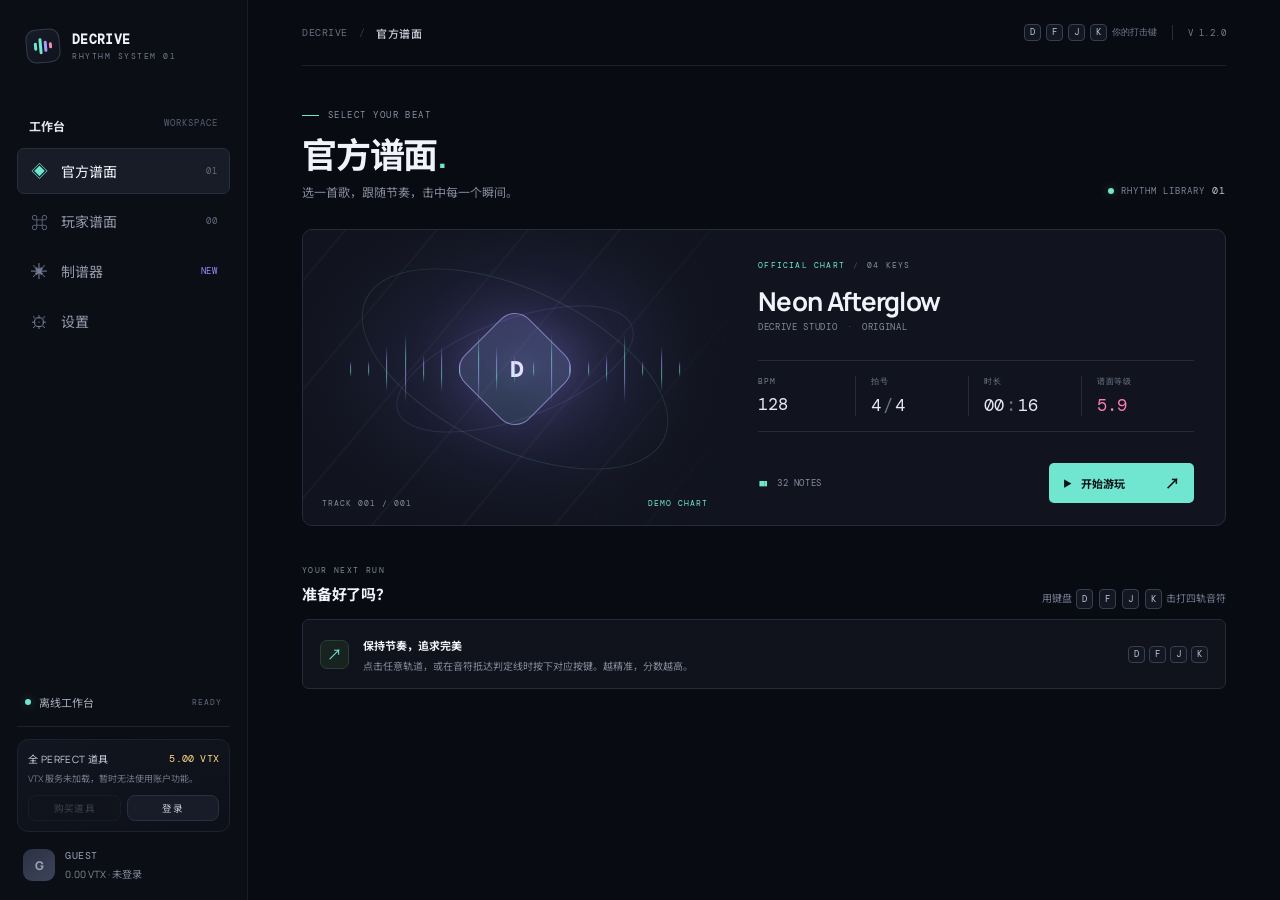
==== commit 837c32a6: "社区曲库：谱面加密上传 + 全站可读下载 - players-chart/index.json：社区曲库索引（版本 / 列表 / 更新时间） - js/community.js：读取索引并渲染社区曲库" ====
--- a/index.html
+++ b/index.html
@@ -45,7 +45,7 @@
     <main class="main-content">
       <header class="topbar">
         <div class="breadcrumb"><span>DECRIVE</span><b>/</b><strong id="crumbTitle">官方谱面</strong></div>
-        <div class="topbar-right"><span class="keyboard-hint"><kbd>D</kbd><kbd>F</kbd><kbd>J</kbd><kbd>K</kbd> 你的打击键</span><span class="topbar-divider"></span><span class="version">V 1.1.0</span></div>
+        <div class="topbar-right"><span class="keyboard-hint"><kbd>D</kbd><kbd>F</kbd><kbd>J</kbd><kbd>K</kbd> 你的打击键</span><span class="topbar-divider"></span><span class="version">V 1.2.0</span></div>
       </header>
 
       <section class="view active" id="view-official">
@@ -75,10 +75,14 @@
           <div><div class="eyebrow"><span class="eyebrow-line"></span>COMMUNITY CREATIONS</div><h1>玩家谱面<span class="heading-period">.</span></h1><p class="page-description">导入社区创作，或把你的谱面分享给所有人。</p></div>
           <button class="outline-button" id="importChart"><span>＋</span> 导入谱面</button>
         </div>
-        <div class="community-banner"><div class="community-icon">⌘</div><div><strong>让你的节奏被听见</strong><p>谱面包需包含 <code>chart.json</code> 与 <code>bg.png</code>，最大 100 MB。</p></div><button class="text-button" id="uploadChart">上传至 players-chart <span>↗</span></button></div>
-        <div class="section-title player-list-title"><div><span class="section-kicker">PLAYER LIBRARY</span><h3>社区曲库 <span class="muted-count" id="playerCountLabel">( 00 )</span></h3></div><span class="section-aside">导入谱面保存在浏览器；点击曲目“保存”可写入项目目录</span></div>
+        <div class="community-banner"><div class="community-icon">⌘</div><div><strong>把你的节奏发布到社区</strong><p>谱面包需包含 <code>chart.json</code> 与 <code>bg.png</code>，单份建议 8 MB 以内（含音乐）。</p></div><button class="text-button" id="uploadChart">上传到社区曲库 <span>↗</span></button></div>
+        <div class="section-title player-list-title"><div><span class="section-kicker">MY LIBRARY</span><h3>我的曲库 <span class="muted-count" id="playerCountLabel">( 00 )</span></h3></div><span class="section-aside">导入的谱面保存在浏览器；点击“上传到社区”可写入项目仓库</span></div>
         <div class="player-list" id="playerList"></div>
-        <div class="empty-state" id="playerEmpty"><div class="empty-glyph">♫</div><strong>这里还没有谱面</strong><p>导入一个谱面包，开始你的社区之旅。</p><button class="text-button" id="emptyImport">＋ 选择谱面文件</button></div>
+        <div class="empty-state" id="playerEmpty"><div class="empty-glyph">♫</div><strong>这里还没有谱面</strong><p>导入一个谱面包，或从下面的社区曲库下载。</p><button class="text-button" id="emptyImport">＋ 选择谱面文件</button></div>
+
+        <div class="section-title player-list-title community-title"><div><span class="section-kicker">COMMUNITY SERVER</span><h3>社区曲库 <span class="muted-count" id="communityCountLabel">( 00 )</span></h3></div><span class="section-aside"><span id="communityStatus">正在同步…</span><button class="text-button community-refresh" id="refreshCommunity">↻ 刷新</button></span></div>
+        <div class="player-list" id="communityList"></div>
+        <div class="empty-state" id="communityEmpty" hidden><div class="empty-glyph">◍</div><strong>社区还没有谱面</strong><p>在制谱器里做好谱面，点“上传到社区曲库”，让所有玩家都能玩到。</p></div>
       </section>
 
       <section class="view" id="view-editor">
@@ -222,6 +226,8 @@
   </div>
   <div class="toast-region" id="toastRegion" aria-live="polite"></div>
   <script src="https://xsmmc.caldson.us.ci/vtx-sdk.js?v=4.3"></script>
+  <script src="./js/decrive-crypto.js"></script>
   <script src="./js/vtx-account.js"></script>
-  <script src="./js/app.js"></script></body>
+  <script src="./js/app.js"></script>
+  <script src="./js/community.js"></script></body>
 </html>
--- a/css/app.css
+++ b/css/app.css
@@ -62,4 +62,12 @@
 .timeline-note.dragging{opacity:.85;box-shadow:0 0 0 2px rgba(248,127,177,.55)}
 .timeline-note.selected{box-shadow:0 0 0 2px #ffdb83}
 .timeline-ruler{cursor:pointer}
-.icon-button.active{border-color:#3f7f76;color:var(--cyan)}+.icon-button.active{border-color:#3f7f76;color:var(--cyan)}
+/* ===== 社区曲库 ===== */
+.community-title{margin-top:26px}
+.community-title .section-aside{display:flex;align-items:center;gap:10px;color:#7d8497;font-size:9px}
+.community-refresh{background:none;border:none;color:var(--cyan);font-size:9px;letter-spacing:.3px;cursor:pointer;padding:0}
+.community-refresh:hover{color:#a6f4e5}
+.community-meta{display:block;margin-top:3px;color:#666e80;font:8px var(--mono);letter-spacing:.4px}
+.community-card .player-art{background:linear-gradient(150deg,#1b2b3a,#131a26);color:var(--cyan)}
+.community-card .small-play:disabled{opacity:.55;cursor:default}
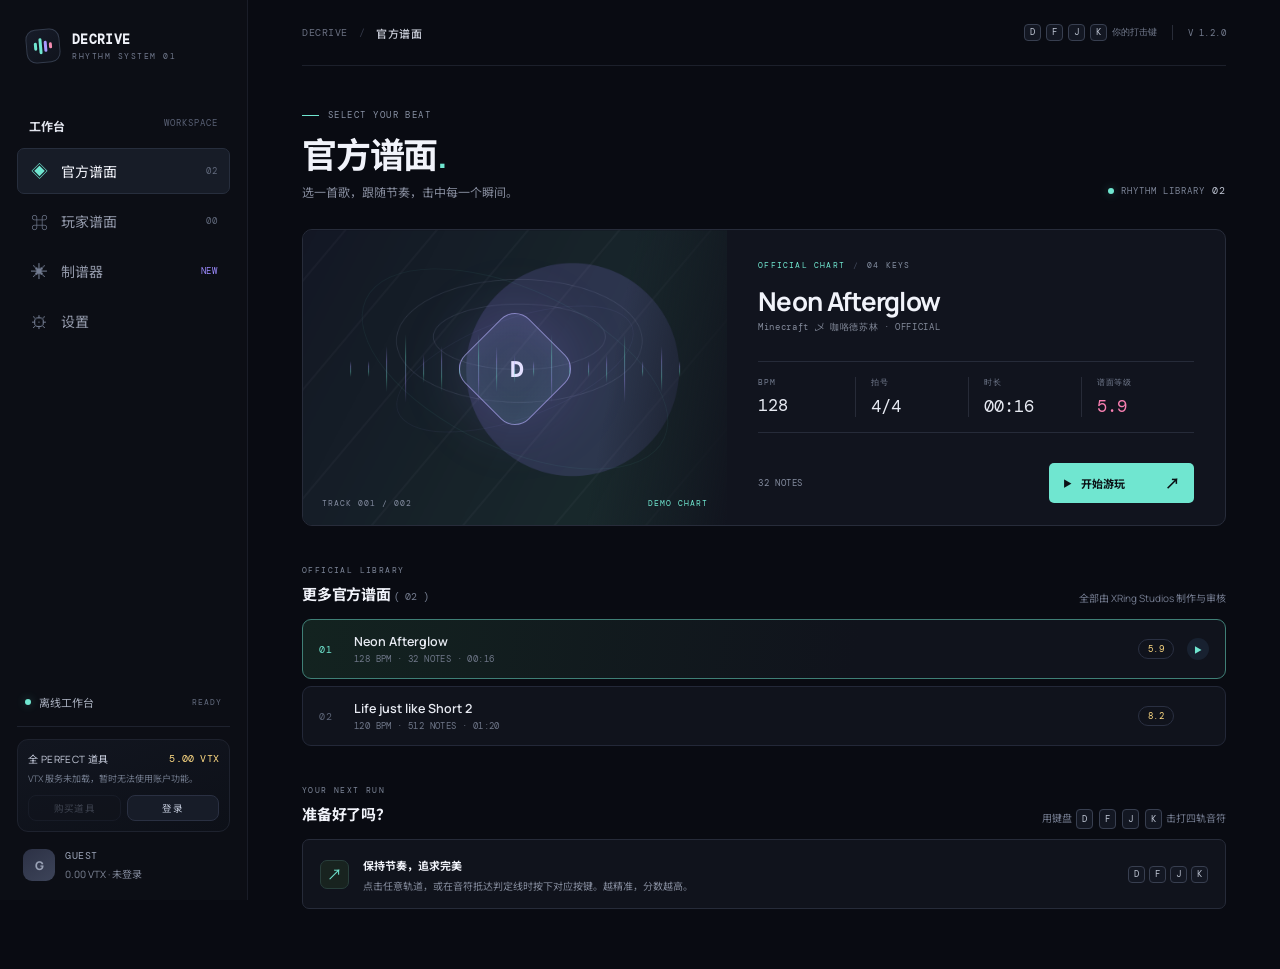
==== commit ad22975c: "新官方谱面：Life just like Short 2（难度 8.2） - offical-chart/index.json：官方曲库索引，谱面改为数据驱动 - offical-chart/Life" ====
--- a/index.html
+++ b/index.html
@@ -19,7 +19,7 @@
       </a>
       <div class="nav-label">工作台 <span>WORKSPACE</span></div>
       <nav class="main-nav" aria-label="主导航">
-        <button class="nav-item active" data-view="official"><span class="nav-icon">◈</span><span>官方谱面</span><span class="nav-count">01</span></button>
+        <button class="nav-item active" data-view="official"><span class="nav-icon">◈</span><span>官方谱面</span><span class="nav-count" id="officialCount">00</span></button>
         <button class="nav-item" data-view="players"><span class="nav-icon">⌘</span><span>玩家谱面</span><span class="nav-count" id="playerCount">00</span></button>
         <button class="nav-item" data-view="editor"><span class="nav-icon">✳</span><span>制谱器</span><span class="nav-count">NEW</span></button>
         <button class="nav-item" data-view="settings"><span class="nav-icon">⚙</span><span>设置</span></button>
@@ -51,21 +51,28 @@
       <section class="view active" id="view-official">
         <div class="page-heading">
           <div><div class="eyebrow"><span class="eyebrow-line"></span>SELECT YOUR BEAT</div><h1>官方谱面<span class="heading-period">.</span></h1><p class="page-description">选一首歌，跟随节奏，击中每一个瞬间。</p></div>
-          <div class="heading-meta"><span class="live-dot"></span> RHYTHM LIBRARY <strong>01</strong></div>
+          <div class="heading-meta"><span class="live-dot"></span> RHYTHM LIBRARY <strong id="officialHeadingCount">00</strong></div>
         </div>
         <div class="feature-card">
           <div class="feature-art" id="officialArt">
             <div class="art-orbit orbit-one"></div><div class="art-orbit orbit-two"></div><div class="art-core"><span>D</span></div>
             <div class="art-soundwave"><i></i><i></i><i></i><i></i><i></i><i></i><i></i><i></i><i></i><i></i><i></i><i></i><i></i><i></i><i></i><i></i><i></i><i></i><i></i></div>
-            <span class="art-index">TRACK 001 / 001</span><span class="art-tag">DEMO CHART</span>
+            <span class="art-index" id="featureIndex">TRACK 001 / 001</span><span class="art-tag" id="featureTag">DEMO CHART</span>
           </div>
           <div class="feature-info">
             <div class="track-kicker"><span>OFFICIAL CHART</span><span class="track-separator">/</span><span>04 KEYS</span></div>
-            <h2>Neon Afterglow</h2><p class="track-artist">DECRIVE STUDIO <span>·</span> ORIGINAL</p>
-            <div class="track-stats"><div><small>BPM</small><strong>128</strong></div><div><small>拍号</small><strong>4<span>/</span>4</strong></div><div><small>时长</small><strong>00<span>:</span>16</strong></div><div><small>谱面等级</small><strong class="difficulty">5.9</strong></div></div>
-            <div class="feature-bottom"><span class="chart-note-count"><span class="tiny-bars">▮▮▮</span> 32 NOTES</span><button class="primary-button" id="playOfficial"><span class="play-triangle">▶</span> 开始游玩 <span class="button-arrow">↗</span></button></div>
-          </div>
-        </div>
+            <h2 id="featureTitle">Neon Afterglow</h2><p class="track-artist" id="featureArtist">DECRIVE STUDIO <span>·</span> ORIGINAL</p>
+            <div class="track-stats">
+              <div><small>BPM</small><strong id="featureBpm">128</strong></div>
+              <div><small>拍号</small><strong id="featureMeter">4<span>/</span>4</strong></div>
+              <div><small>时长</small><strong id="featureLength">00<span>:</span>16</strong></div>
+              <div><small>谱面等级</small><strong class="difficulty" id="featureDifficulty">5.9</strong></div>
+            </div>
+            <div class="feature-bottom"><span class="chart-note-count" id="featureNotes"><span class="tiny-bars">▮▮▮</span> 32 NOTES</span><button class="primary-button" id="playOfficial"><span class="play-triangle">▶</span> 开始游玩 <span class="button-arrow">↗</span></button></div>
+          </div>
+        </div>
+        <div class="section-title"><div><span class="section-kicker">OFFICIAL LIBRARY</span><h3>更多官方谱面 <span class="muted-count" id="officialCountLabel">( 00 )</span></h3></div><span class="section-aside">全部由 XRing Studios 制作与审核</span></div>
+        <div class="official-list" id="officialList"></div>
         <div class="section-title"><div><span class="section-kicker">YOUR NEXT RUN</span><h3>准备好了吗？</h3></div><span class="section-aside">用键盘 <kbd>D</kbd> <kbd>F</kbd> <kbd>J</kbd> <kbd>K</kbd> 击打四轨音符</span></div>
         <div class="quick-tips"><div class="tip-icon">↗</div><div><strong>保持节奏，追求完美</strong><p>点击任意轨道，或在音符抵达判定线时按下对应按键。越精准，分数越高。</p></div><div class="tip-keys"><kbd>D</kbd><kbd>F</kbd><kbd>J</kbd><kbd>K</kbd></div></div>
       </section>
--- a/css/app.css
+++ b/css/app.css
@@ -70,4 +70,20 @@
 .community-refresh:hover{color:#a6f4e5}
 .community-meta{display:block;margin-top:3px;color:#666e80;font:8px var(--mono);letter-spacing:.4px}
 .community-card .player-art{background:linear-gradient(150deg,#1b2b3a,#131a26);color:var(--cyan)}
-.community-card .small-play:disabled{opacity:.55;cursor:default}+.community-card .small-play:disabled{opacity:.55;cursor:default}
+/* ===== 官方曲库列表 ===== */
+.official-list{display:flex;flex-direction:column;gap:7px;margin-top:14px}
+.official-item{display:flex;align-items:center;gap:13px;width:100%;padding:13px 16px;border:1px solid #232838;border-radius:9px;background:#10131c;text-align:left;cursor:pointer;transition:border-color .16s,background .16s,transform .12s}
+.official-item:hover{border-color:#33544f;background:#12161f}
+.official-item:active{transform:translateY(1px)}
+.official-item.active{border-color:#3f7f76;background:linear-gradient(100deg,#132320,#10131c 60%)}
+.official-item-index{font:10px var(--mono);color:#5d6577;letter-spacing:.6px;min-width:22px}
+.official-item.active .official-item-index{color:var(--cyan)}
+.official-item-info{display:flex;flex-direction:column;gap:4px;flex:1;min-width:0}
+.official-item-info strong{font-size:12.5px;font-weight:600;color:#e7eaf2;white-space:nowrap;overflow:hidden;text-overflow:ellipsis}
+.official-item-info small{font:8.5px var(--mono);color:#6f7789;letter-spacing:.4px}
+.official-item-level{padding:3px 9px;border:1px solid #2a3042;border-radius:999px;font:9px var(--mono);color:var(--yellow);letter-spacing:.3px}
+.official-item-play{width:22px;height:22px;display:grid;place-items:center;border-radius:50%;background:#182130;color:var(--cyan);font-size:8px;opacity:0;transition:opacity .16s}
+.official-item:hover .official-item-play,.official-item.active .official-item-play{opacity:1}
+.feature-art.has-image{background-size:cover;background-position:center}
+.feature-art.has-image .art-orbit,.feature-art.has-image .art-soundwave{opacity:.4}
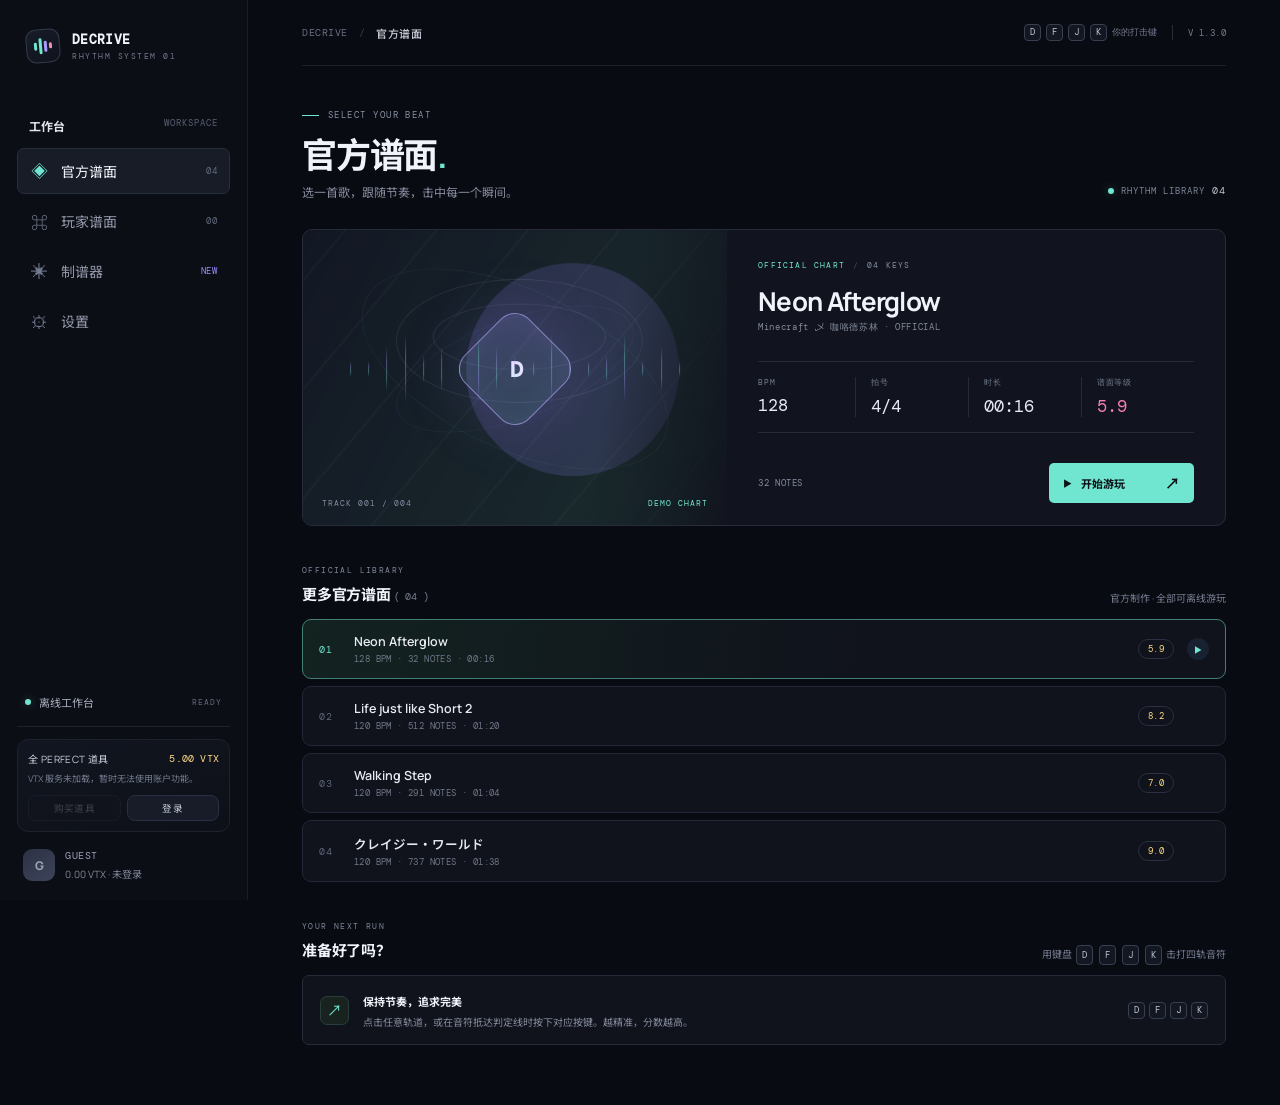
==== commit 8075a0ee: "新增两首官方谱面并统一艺术家 - Walking Step：难度 7.0，291 音符，120 BPM，1:04，附 music.mp3 与 16:9 封面 - クレイジー・ワールド：难度 9.0，7" ====
--- a/index.html
+++ b/index.html
@@ -45,7 +45,7 @@
     <main class="main-content">
       <header class="topbar">
         <div class="breadcrumb"><span>DECRIVE</span><b>/</b><strong id="crumbTitle">官方谱面</strong></div>
-        <div class="topbar-right"><span class="keyboard-hint"><kbd>D</kbd><kbd>F</kbd><kbd>J</kbd><kbd>K</kbd> 你的打击键</span><span class="topbar-divider"></span><span class="version">V 1.2.0</span></div>
+        <div class="topbar-right"><span class="keyboard-hint"><kbd>D</kbd><kbd>F</kbd><kbd>J</kbd><kbd>K</kbd> 你的打击键</span><span class="topbar-divider"></span><span class="version">V 1.3.0</span></div>
       </header>
 
       <section class="view active" id="view-official">
@@ -71,7 +71,7 @@
             <div class="feature-bottom"><span class="chart-note-count" id="featureNotes"><span class="tiny-bars">▮▮▮</span> 32 NOTES</span><button class="primary-button" id="playOfficial"><span class="play-triangle">▶</span> 开始游玩 <span class="button-arrow">↗</span></button></div>
           </div>
         </div>
-        <div class="section-title"><div><span class="section-kicker">OFFICIAL LIBRARY</span><h3>更多官方谱面 <span class="muted-count" id="officialCountLabel">( 00 )</span></h3></div><span class="section-aside">全部由 XRing Studios 制作与审核</span></div>
+        <div class="section-title"><div><span class="section-kicker">OFFICIAL LIBRARY</span><h3>更多官方谱面 <span class="muted-count" id="officialCountLabel">( 00 )</span></h3></div><span class="section-aside">官方制作 · 全部可离线游玩</span></div>
         <div class="official-list" id="officialList"></div>
         <div class="section-title"><div><span class="section-kicker">YOUR NEXT RUN</span><h3>准备好了吗？</h3></div><span class="section-aside">用键盘 <kbd>D</kbd> <kbd>F</kbd> <kbd>J</kbd> <kbd>K</kbd> 击打四轨音符</span></div>
         <div class="quick-tips"><div class="tip-icon">↗</div><div><strong>保持节奏，追求完美</strong><p>点击任意轨道，或在音符抵达判定线时按下对应按键。越精准，分数越高。</p></div><div class="tip-keys"><kbd>D</kbd><kbd>F</kbd><kbd>J</kbd><kbd>K</kbd></div></div>
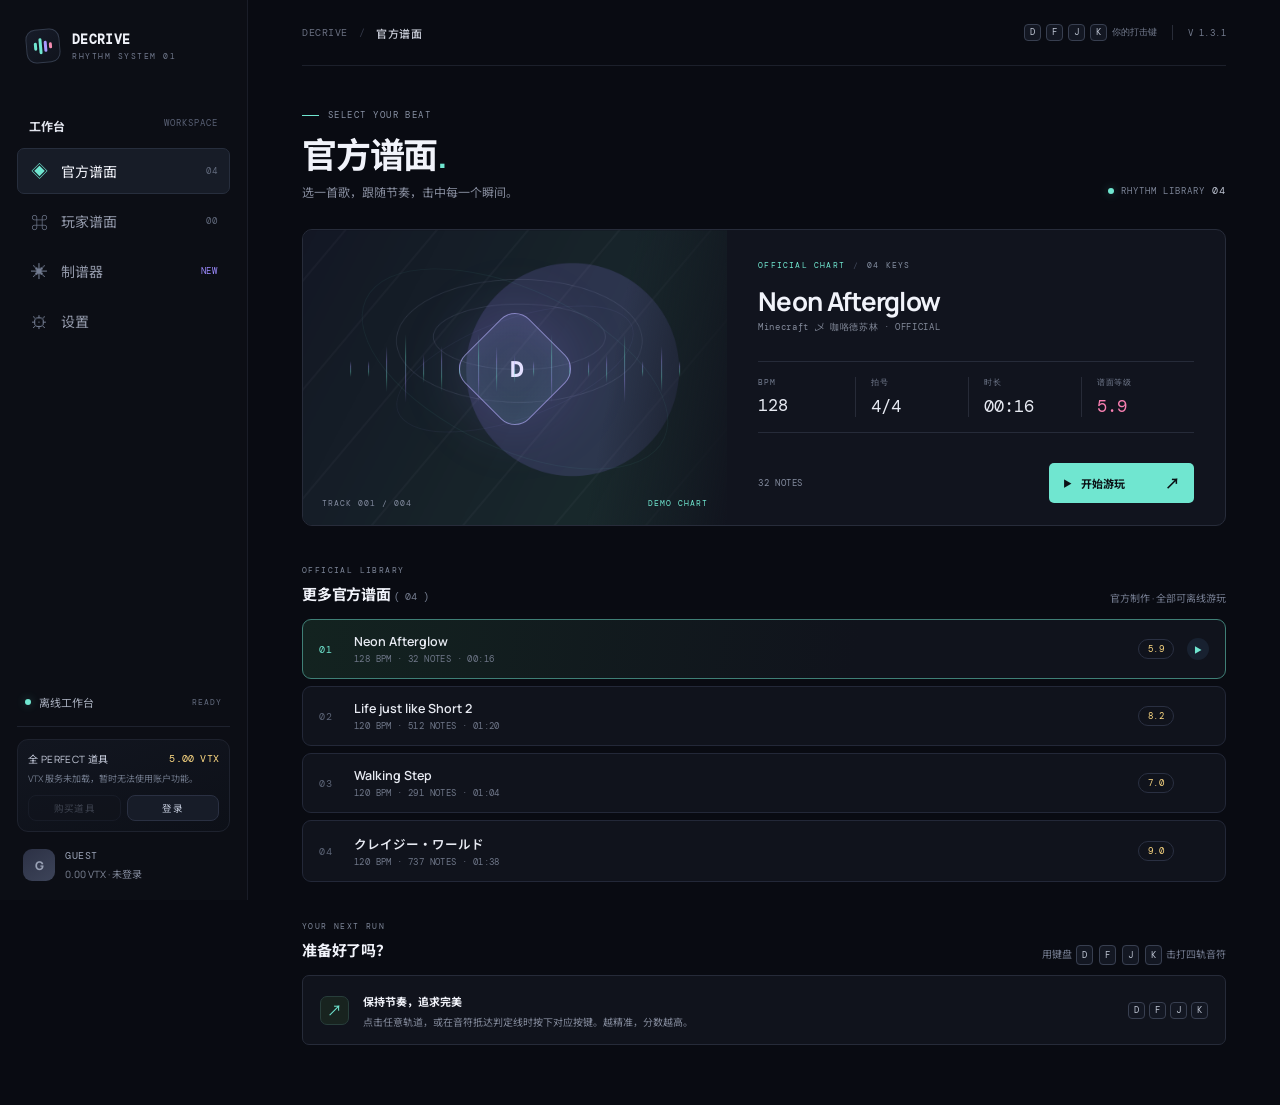
==== commit 00d1cb9d: "给本地资源加版本号，避免旧脚本缓存导致登录按钮无反应 GitHub Pages 返回 Cache-Control: max-age=14400，改版后浏览器可能继续用 4 小时前 缓存的旧 vtx-a" ====
--- a/index.html
+++ b/index.html
@@ -8,7 +8,7 @@
   <link rel="preconnect" href="https://fonts.googleapis.com">
   <link rel="preconnect" href="https://fonts.gstatic.com" crossorigin>
   <link href="https://fonts.googleapis.com/css2?family=DM+Mono:wght@400;500&family=Manrope:wght@400;500;600;700;800&family=Noto+Sans+SC:wght@400;500;600;700;800&display=swap" rel="stylesheet">
-  <link rel="stylesheet" href="./css/app.css">
+  <link rel="stylesheet" href="./css/app.css?v=1.3.1">
 </head>
 <body>
   <div class="app-shell">
@@ -45,7 +45,7 @@
     <main class="main-content">
       <header class="topbar">
         <div class="breadcrumb"><span>DECRIVE</span><b>/</b><strong id="crumbTitle">官方谱面</strong></div>
-        <div class="topbar-right"><span class="keyboard-hint"><kbd>D</kbd><kbd>F</kbd><kbd>J</kbd><kbd>K</kbd> 你的打击键</span><span class="topbar-divider"></span><span class="version">V 1.3.0</span></div>
+        <div class="topbar-right"><span class="keyboard-hint"><kbd>D</kbd><kbd>F</kbd><kbd>J</kbd><kbd>K</kbd> 你的打击键</span><span class="topbar-divider"></span><span class="version">V 1.3.1</span></div>
       </header>
 
       <section class="view active" id="view-official">
@@ -209,32 +209,26 @@
     <div class="result-card" id="resultCard" hidden><span class="result-eyebrow">RUN COMPLETE</span><div class="result-grade" id="resultGrade">A</div><h2 id="resultTitle">谱面完成</h2><p id="resultSummary">000000 分 · 0 连击</p><button class="primary-button" id="retryGame">再来一次 <span class="button-arrow">↗</span></button></div>
   </div>
   <input class="hidden-input" id="chartFileInput" type="file" accept=".zip,application/zip">
-  <div class="vtx-modal" id="vtxModal" hidden>
-    <div class="vtx-modal-card" role="dialog" aria-modal="true" aria-labelledby="vtxModalTitle">
-      <header class="vtx-modal-head">
-        <h2 id="vtxModalTitle">登录 Vitual XRing</h2>
-        <button class="vtx-modal-close" id="vtxModalClose" type="button" aria-label="关闭">×</button>
-      </header>
-      <p class="vtx-modal-desc" id="vtxModalDesc"></p>
-      <label class="vtx-field" id="vtxLoginField">
-        <span>登录账户名</span>
-        <input id="vtxLoginName" type="text" autocomplete="username" spellcheck="false">
-      </label>
-      <label class="vtx-field">
-        <span id="vtxPasswordLabel">密码</span>
-        <input id="vtxLoginPassword" type="password" autocomplete="current-password">
-      </label>
-      <p class="vtx-modal-message" id="vtxModalMessage"></p>
-      <div class="vtx-modal-actions">
-        <button class="vtx-modal-ghost" id="vtxModalCancel" type="button">取消</button>
-        <button class="vtx-modal-primary" id="vtxModalSubmit" type="button">登录</button>
-      </div>
-    </div>
-  </div>
   <div class="toast-region" id="toastRegion" aria-live="polite"></div>
-  <script src="https://xsmmc.caldson.us.ci/vtx-sdk.js?v=4.3"></script>
-  <script src="./js/decrive-crypto.js"></script>
-  <script src="./js/vtx-account.js"></script>
-  <script src="./js/app.js"></script>
-  <script src="./js/community.js"></script></body>
+  <script src="./js/decrive-crypto.js?v=1.3.1"></script>
+  <script src="./js/vtx-account.js?v=1.3.1"></script>
+  <script src="./js/app.js?v=1.3.1"></script>
+  <script src="./js/community.js?v=1.3.1"></script>
+  <script>
+    // 若浏览器缓存了旧版脚本，上面的 URL 会带上当前版本号；这里再兜底提示一次
+    (function () {
+      var expected = "1.3.1";
+      window.addEventListener("load", function () {
+        if (window.DECRIVE_ACCOUNT_BUILD === expected) return;
+        var region = document.getElementById("toastRegion");
+        if (!region) return;
+        var item = document.createElement("div");
+        item.className = "toast error";
+        item.textContent = "页面脚本版本不匹配，请按 Ctrl+F5 强制刷新后再试。";
+        item.style.maxWidth = "340px";
+        region.appendChild(item);
+      });
+    })();
+  </script>
+</body>
 </html>
--- a/css/app.css
+++ b/css/app.css
@@ -22,28 +22,6 @@
 .profile.guest strong{color:#9aa2b5}
 .profile .more{font:10px var(--mono);letter-spacing:.4px;color:var(--yellow)}
 .profile .more[hidden]{display:none}
-.vtx-modal{position:fixed;z-index:40;inset:0;display:grid;place-items:center;padding:20px;background:rgba(5,7,12,.72);backdrop-filter:blur(6px)}
-.vtx-modal[hidden]{display:none}
-.vtx-modal-card{width:100%;max-width:352px;padding:22px 22px 18px;border:1px solid #252b3a;border-radius:16px;background:linear-gradient(165deg,#141826,#0d1017);box-shadow:0 30px 70px rgba(0,0,0,.55)}
-.vtx-modal-head{display:flex;align-items:flex-start;justify-content:space-between;gap:12px}
-.vtx-modal-head h2{margin:0;font-size:15px;letter-spacing:.2px}
-.vtx-modal-close{width:24px;height:24px;border:none;border-radius:7px;background:#1b2130;color:#96a0b3;font-size:15px;line-height:1;cursor:pointer}
-.vtx-modal-close:hover{color:var(--text)}
-.vtx-modal-desc{margin:7px 0 14px;color:#7d8497;font-size:10.5px;line-height:1.65}
-.vtx-field{display:block;margin-bottom:11px}
-.vtx-field[hidden]{display:none}
-.vtx-field span{display:block;margin-bottom:5px;color:#8d95a8;font-size:9.5px;letter-spacing:.3px}
-.vtx-field input{width:100%;height:34px;padding:0 11px;border:1px solid #262c3c;border-radius:9px;background:#0d1018;color:var(--text);font-size:12px;transition:border-color .16s,box-shadow .16s}
-.vtx-field input:focus{outline:none;border-color:#3f7f76;box-shadow:0 0 0 3px rgba(112,230,208,.1)}
-.vtx-modal-message{min-height:16px;margin:2px 0 10px;color:#f87f88;font-size:9.5px;line-height:1.6}
-.vtx-modal-message.ok{color:var(--cyan)}
-.vtx-modal-actions{display:flex;gap:8px}
-.vtx-modal-ghost,.vtx-modal-primary{flex:1;height:34px;border-radius:9px;font-size:11px;letter-spacing:.3px;cursor:pointer;transition:border-color .16s,filter .16s,opacity .16s}
-.vtx-modal-ghost{border:1px solid #262c3c;background:#141926;color:#a7b0c2}
-.vtx-modal-ghost:hover{border-color:#3a4257}
-.vtx-modal-primary{border:1px solid #2f6f67;background:linear-gradient(150deg,#1c4a44,#123029);color:var(--cyan);font-weight:700}
-.vtx-modal-primary:hover:not(:disabled){filter:brightness(1.14)}
-.vtx-modal-primary:disabled{opacity:.55;cursor:not-allowed}
 /* ===== 制谱器时间轴增强 ===== */
 .timeline-header{gap:10px}
 .timeline-tools{display:flex;align-items:center;gap:9px}
@@ -86,4 +64,15 @@
 .official-item-play{width:22px;height:22px;display:grid;place-items:center;border-radius:50%;background:#182130;color:var(--cyan);font-size:8px;opacity:0;transition:opacity .16s}
 .official-item:hover .official-item-play,.official-item.active .official-item-play{opacity:1}
 .feature-art.has-image{background-size:cover;background-position:center}
-.feature-art.has-image .art-orbit,.feature-art.has-image .art-soundwave{opacity:.4}+.feature-art.has-image .art-orbit,.feature-art.has-image .art-soundwave{opacity:.4}
+/* ===== VTX 内嵌窗口（登录 / 付款） ===== */
+.vtx-embed{position:fixed;z-index:60;inset:0;display:grid;place-items:center;padding:20px;background:rgba(5,7,12,.74);backdrop-filter:blur(6px)}
+.vtx-embed-card{display:flex;flex-direction:column;width:100%;max-width:460px;height:min(720px,calc(100vh - 40px));border:1px solid #252b3a;border-radius:16px;background:#0d1017;box-shadow:0 30px 70px rgba(0,0,0,.6);overflow:hidden}
+.vtx-embed-head{display:flex;align-items:center;justify-content:space-between;gap:12px;padding:11px 13px;border-bottom:1px solid #1e2331;background:#11151f}
+.vtx-embed-head strong{font-size:12px;letter-spacing:.3px;color:#d7dce8}
+.vtx-embed-actions{display:flex;align-items:center;gap:8px}
+.vtx-embed-actions a{color:var(--cyan);font-size:9.5px;text-decoration:none;letter-spacing:.3px}
+.vtx-embed-actions a:hover{text-decoration:underline}
+.vtx-embed-actions button{width:24px;height:24px;border:none;border-radius:7px;background:#1b2130;color:#96a0b3;font-size:15px;line-height:1;cursor:pointer}
+.vtx-embed-actions button:hover{color:var(--text)}
+.vtx-embed-card iframe{flex:1;width:100%;border:0;background:#f4f7fb}
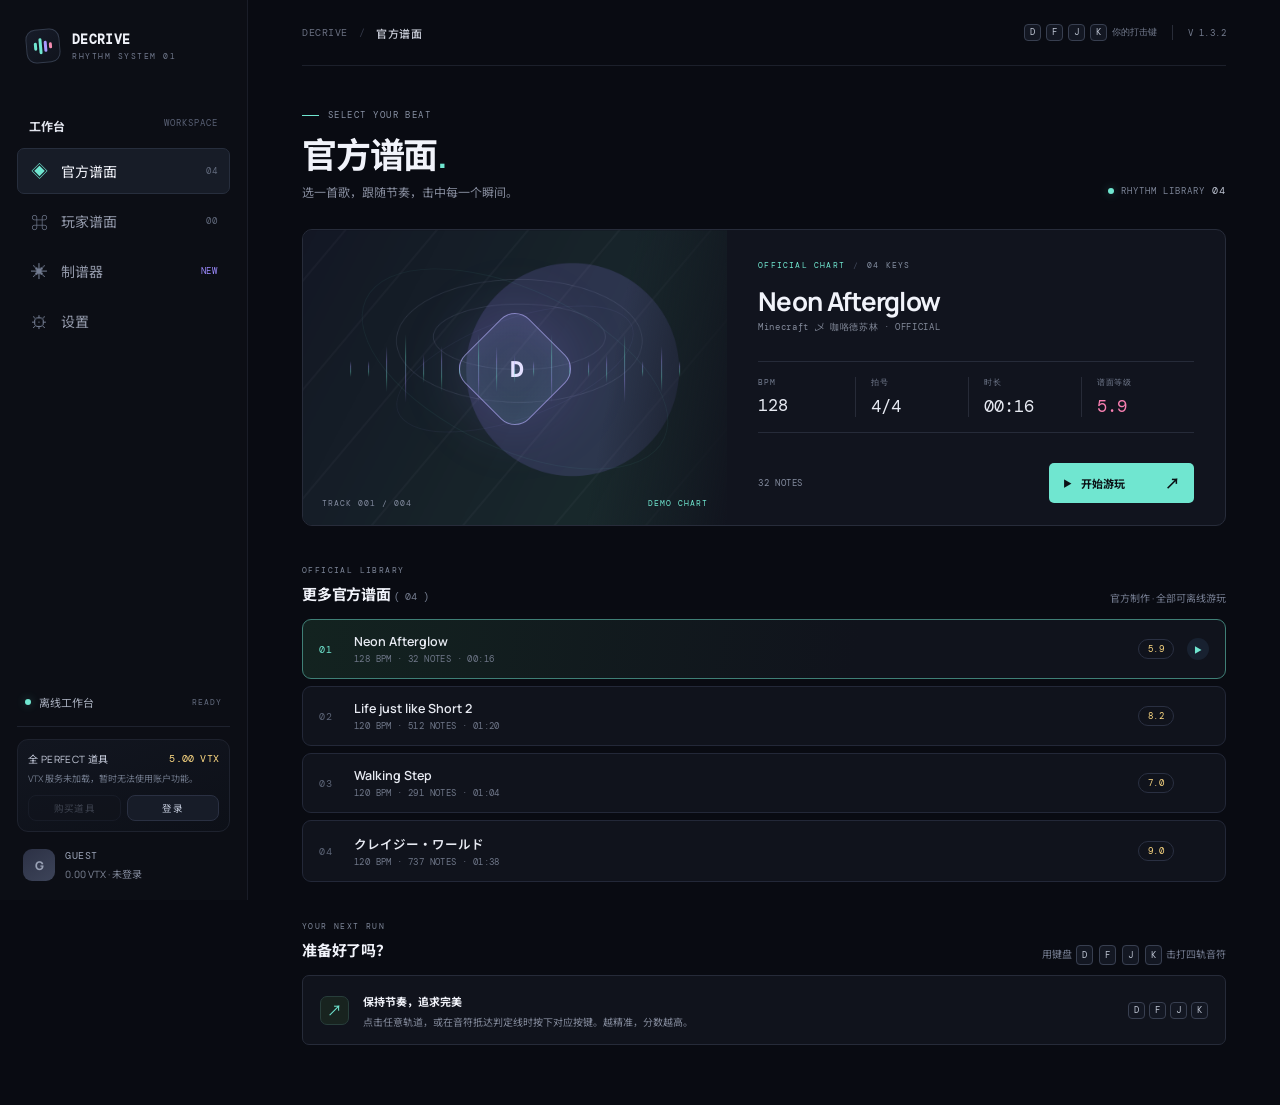
==== commit 0264d44b: "账户数据改用游戏命名空间：data.Decrive - boost / stats 写入 data["Decrive"]，不再平铺 decriveBoost / decriveStats - 适配 V" ====
--- a/index.html
+++ b/index.html
@@ -8,7 +8,7 @@
   <link rel="preconnect" href="https://fonts.googleapis.com">
   <link rel="preconnect" href="https://fonts.gstatic.com" crossorigin>
   <link href="https://fonts.googleapis.com/css2?family=DM+Mono:wght@400;500&family=Manrope:wght@400;500;600;700;800&family=Noto+Sans+SC:wght@400;500;600;700;800&display=swap" rel="stylesheet">
-  <link rel="stylesheet" href="./css/app.css?v=1.3.1">
+  <link rel="stylesheet" href="./css/app.css?v=1.3.2">
 </head>
 <body>
   <div class="app-shell">
@@ -45,7 +45,7 @@
     <main class="main-content">
       <header class="topbar">
         <div class="breadcrumb"><span>DECRIVE</span><b>/</b><strong id="crumbTitle">官方谱面</strong></div>
-        <div class="topbar-right"><span class="keyboard-hint"><kbd>D</kbd><kbd>F</kbd><kbd>J</kbd><kbd>K</kbd> 你的打击键</span><span class="topbar-divider"></span><span class="version">V 1.3.1</span></div>
+        <div class="topbar-right"><span class="keyboard-hint"><kbd>D</kbd><kbd>F</kbd><kbd>J</kbd><kbd>K</kbd> 你的打击键</span><span class="topbar-divider"></span><span class="version">V 1.3.2</span></div>
       </header>
 
       <section class="view active" id="view-official">
@@ -210,14 +210,14 @@
   </div>
   <input class="hidden-input" id="chartFileInput" type="file" accept=".zip,application/zip">
   <div class="toast-region" id="toastRegion" aria-live="polite"></div>
-  <script src="./js/decrive-crypto.js?v=1.3.1"></script>
-  <script src="./js/vtx-account.js?v=1.3.1"></script>
-  <script src="./js/app.js?v=1.3.1"></script>
-  <script src="./js/community.js?v=1.3.1"></script>
+  <script src="./js/decrive-crypto.js?v=1.3.2"></script>
+  <script src="./js/vtx-account.js?v=1.3.2"></script>
+  <script src="./js/app.js?v=1.3.2"></script>
+  <script src="./js/community.js?v=1.3.2"></script>
   <script>
     // 若浏览器缓存了旧版脚本，上面的 URL 会带上当前版本号；这里再兜底提示一次
     (function () {
-      var expected = "1.3.1";
+      var expected = "1.3.2";
       window.addEventListener("load", function () {
         if (window.DECRIVE_ACCOUNT_BUILD === expected) return;
         var region = document.getElementById("toastRegion");
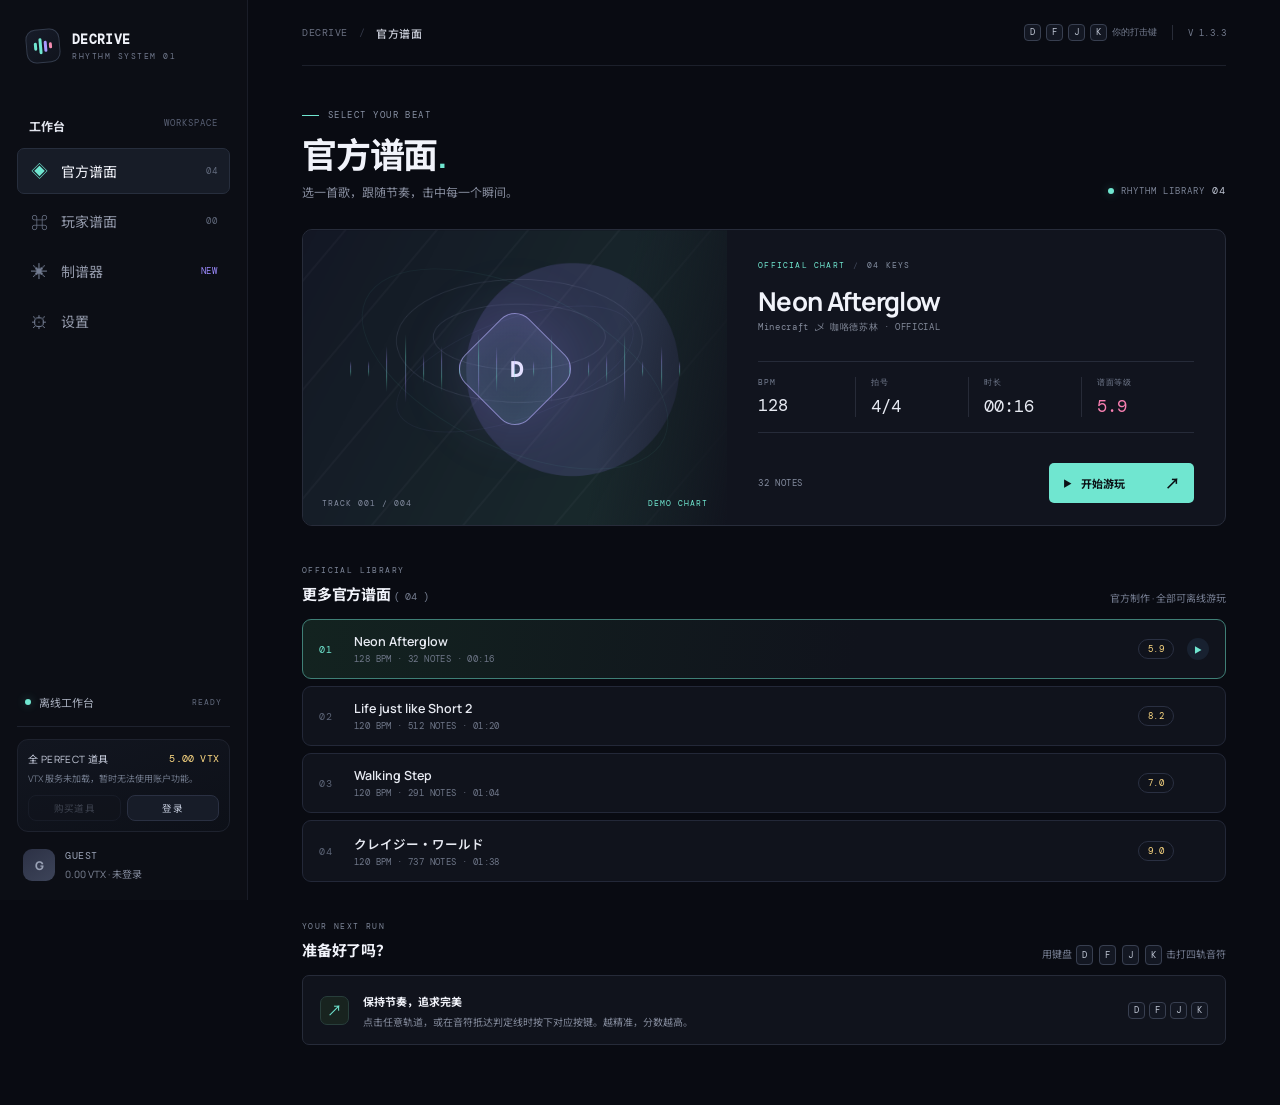
==== commit c3ed7395: "版本号提到 1.3.3（1.3.2 的 URL 在边缘节点被旧脚本占用）" ====
--- a/index.html
+++ b/index.html
@@ -8,7 +8,7 @@
   <link rel="preconnect" href="https://fonts.googleapis.com">
   <link rel="preconnect" href="https://fonts.gstatic.com" crossorigin>
   <link href="https://fonts.googleapis.com/css2?family=DM+Mono:wght@400;500&family=Manrope:wght@400;500;600;700;800&family=Noto+Sans+SC:wght@400;500;600;700;800&display=swap" rel="stylesheet">
-  <link rel="stylesheet" href="./css/app.css?v=1.3.2">
+  <link rel="stylesheet" href="./css/app.css?v=1.3.3">
 </head>
 <body>
   <div class="app-shell">
@@ -45,7 +45,7 @@
     <main class="main-content">
       <header class="topbar">
         <div class="breadcrumb"><span>DECRIVE</span><b>/</b><strong id="crumbTitle">官方谱面</strong></div>
-        <div class="topbar-right"><span class="keyboard-hint"><kbd>D</kbd><kbd>F</kbd><kbd>J</kbd><kbd>K</kbd> 你的打击键</span><span class="topbar-divider"></span><span class="version">V 1.3.2</span></div>
+        <div class="topbar-right"><span class="keyboard-hint"><kbd>D</kbd><kbd>F</kbd><kbd>J</kbd><kbd>K</kbd> 你的打击键</span><span class="topbar-divider"></span><span class="version">V 1.3.3</span></div>
       </header>
 
       <section class="view active" id="view-official">
@@ -210,14 +210,14 @@
   </div>
   <input class="hidden-input" id="chartFileInput" type="file" accept=".zip,application/zip">
   <div class="toast-region" id="toastRegion" aria-live="polite"></div>
-  <script src="./js/decrive-crypto.js?v=1.3.2"></script>
-  <script src="./js/vtx-account.js?v=1.3.2"></script>
-  <script src="./js/app.js?v=1.3.2"></script>
-  <script src="./js/community.js?v=1.3.2"></script>
+  <script src="./js/decrive-crypto.js?v=1.3.3"></script>
+  <script src="./js/vtx-account.js?v=1.3.3"></script>
+  <script src="./js/app.js?v=1.3.3"></script>
+  <script src="./js/community.js?v=1.3.3"></script>
   <script>
     // 若浏览器缓存了旧版脚本，上面的 URL 会带上当前版本号；这里再兜底提示一次
     (function () {
-      var expected = "1.3.2";
+      var expected = "1.3.3";
       window.addEventListener("load", function () {
         if (window.DECRIVE_ACCOUNT_BUILD === expected) return;
         var region = document.getElementById("toastRegion");
